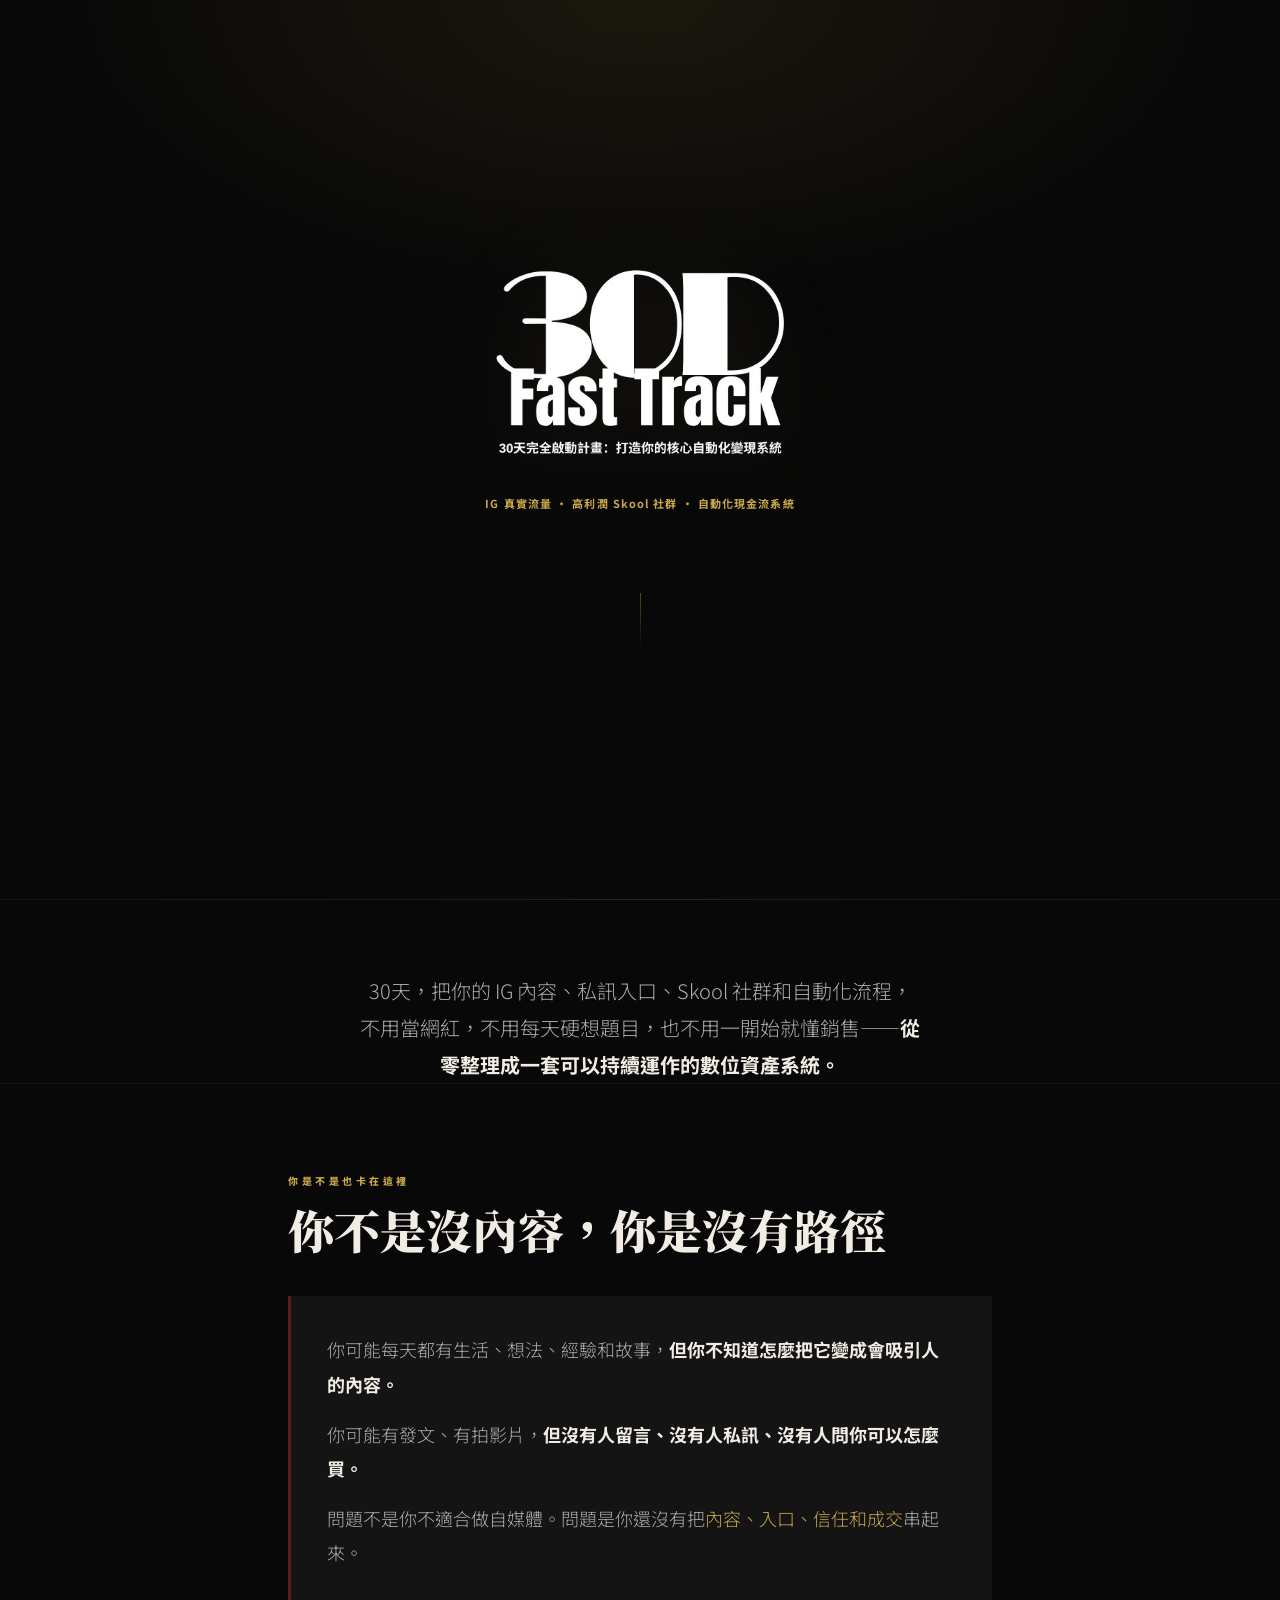
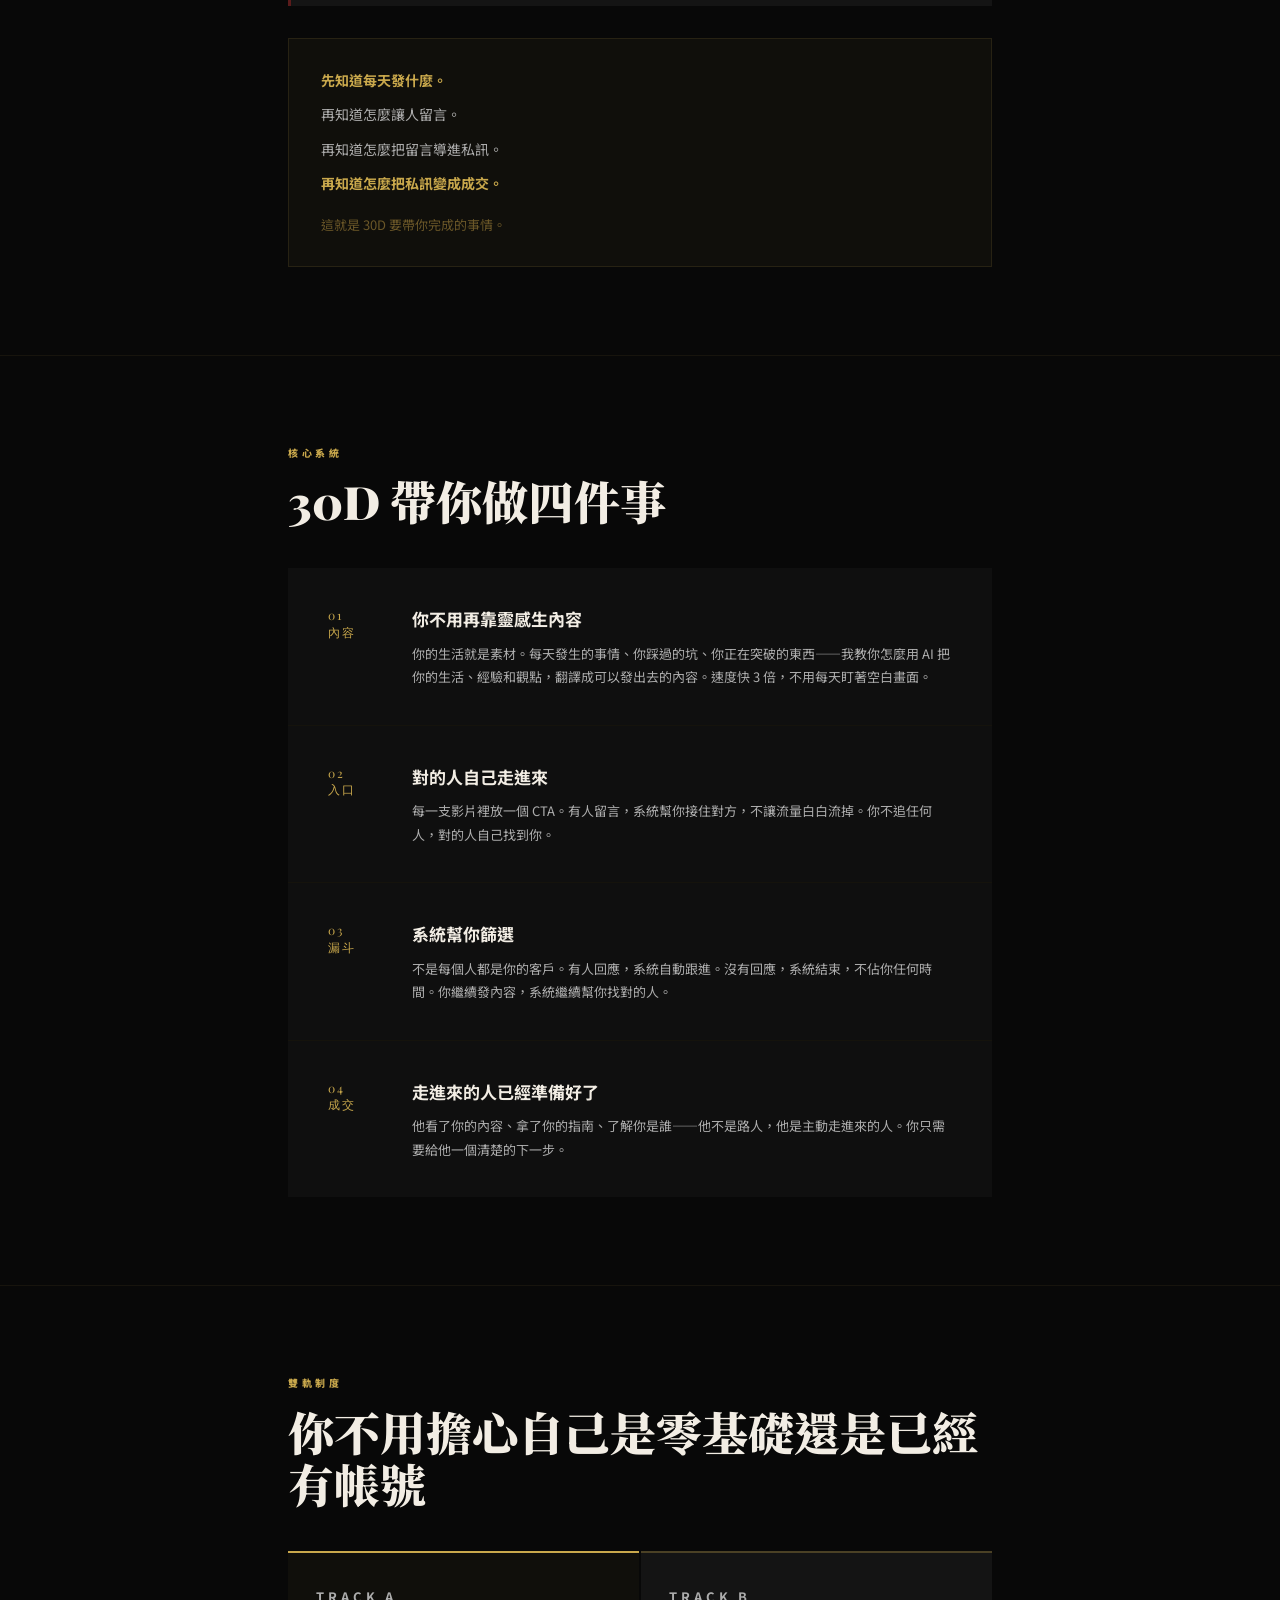
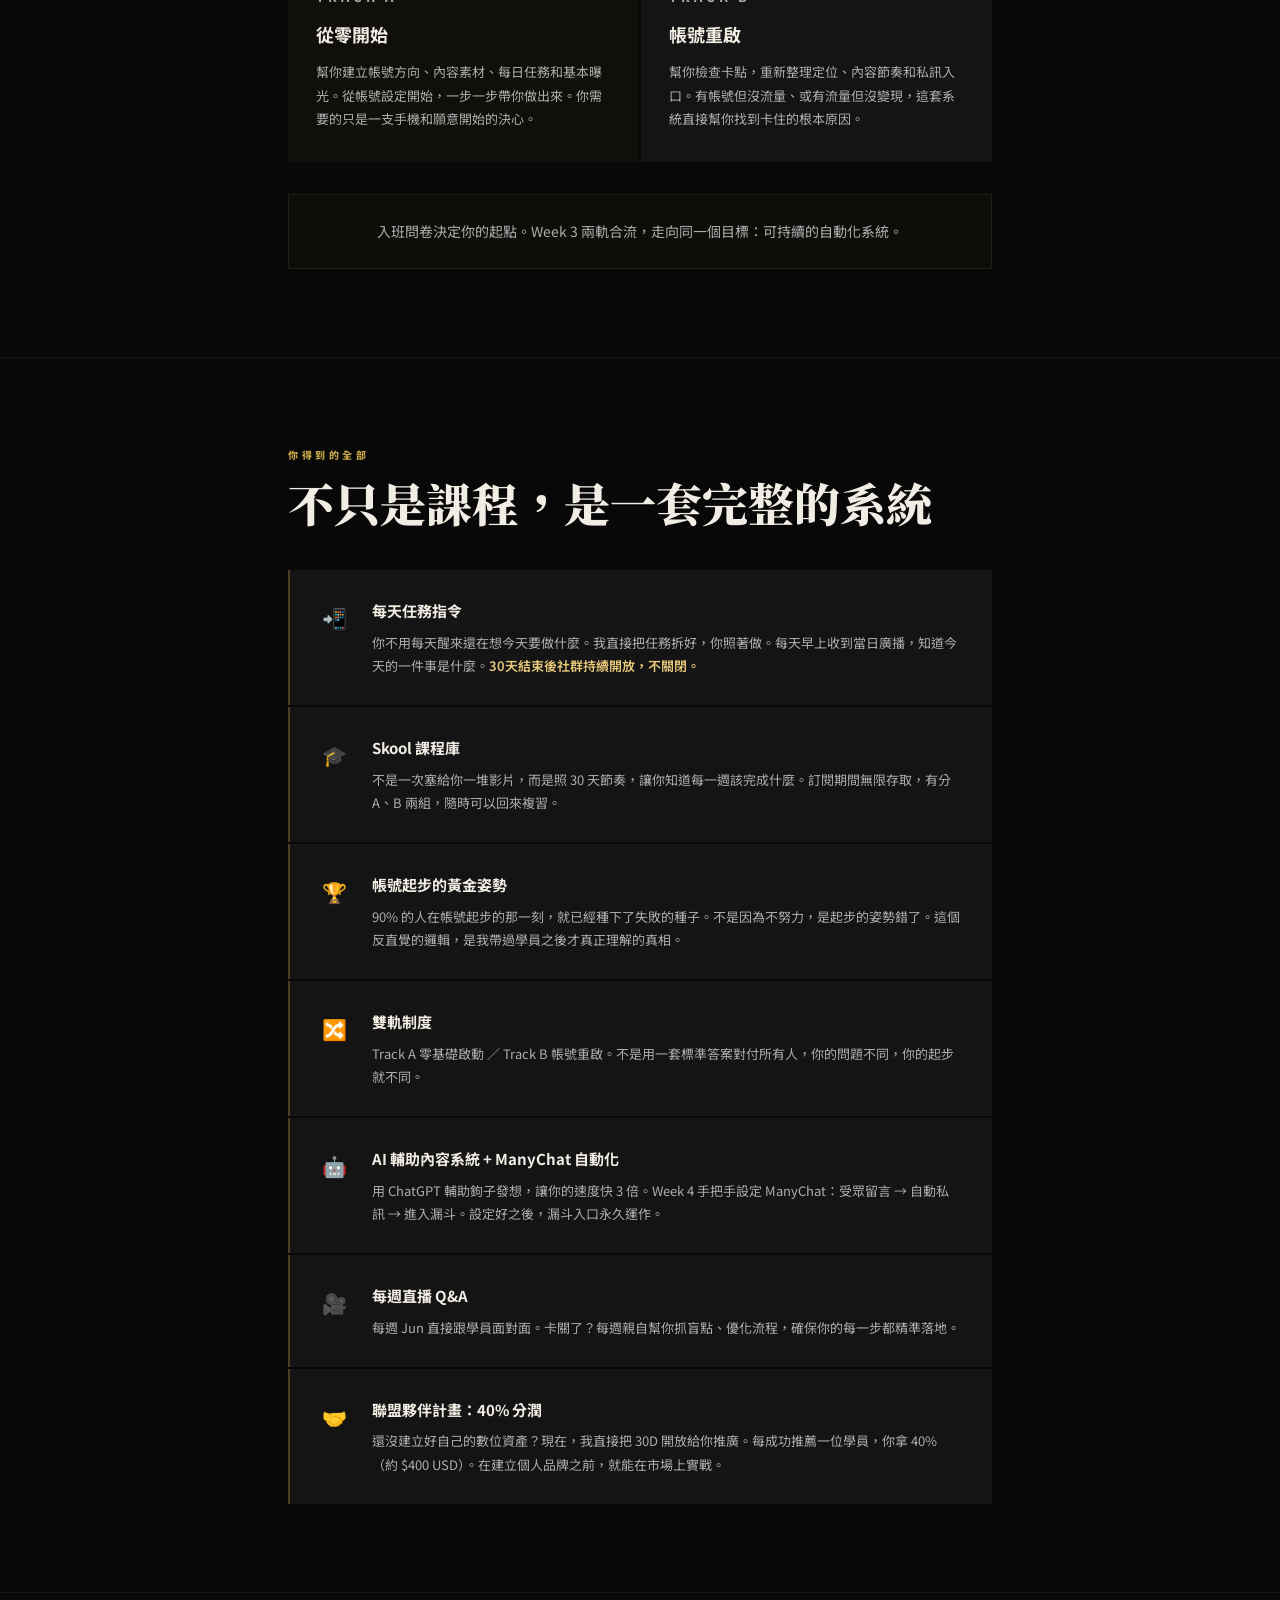
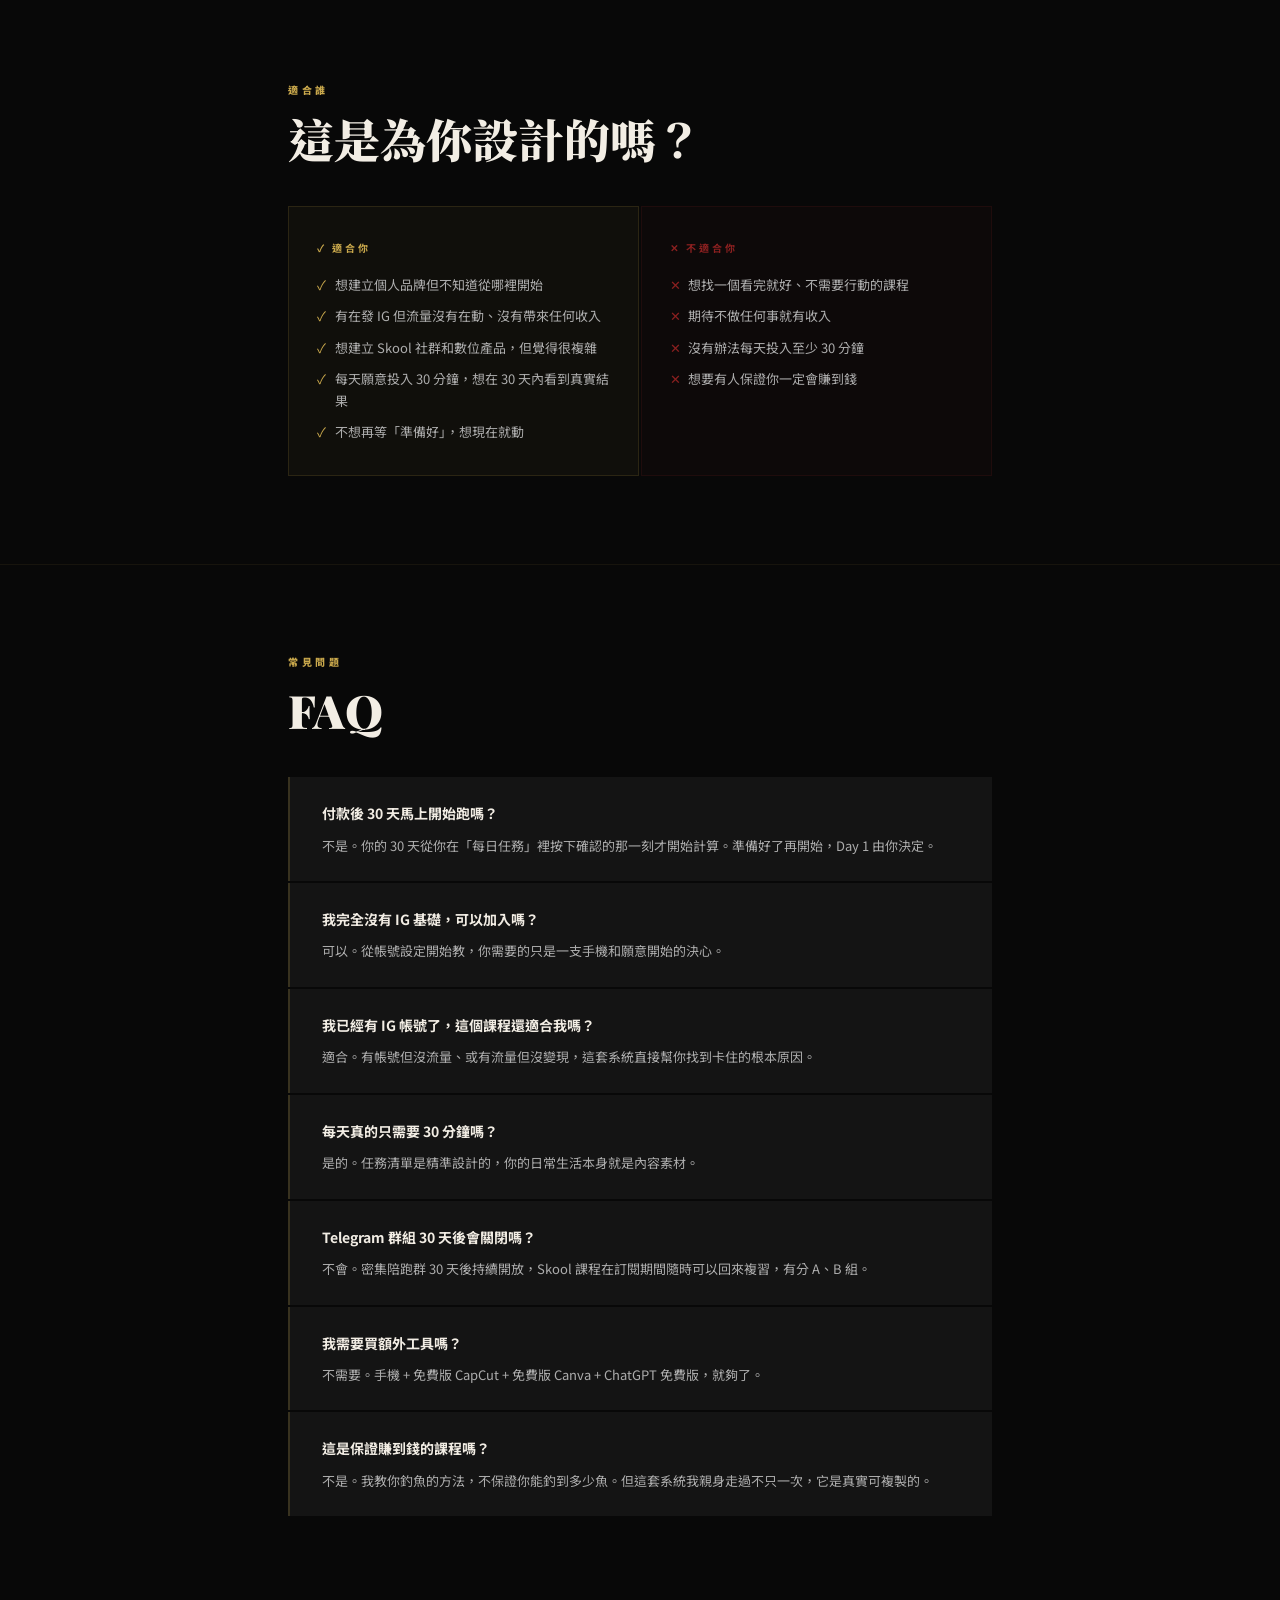
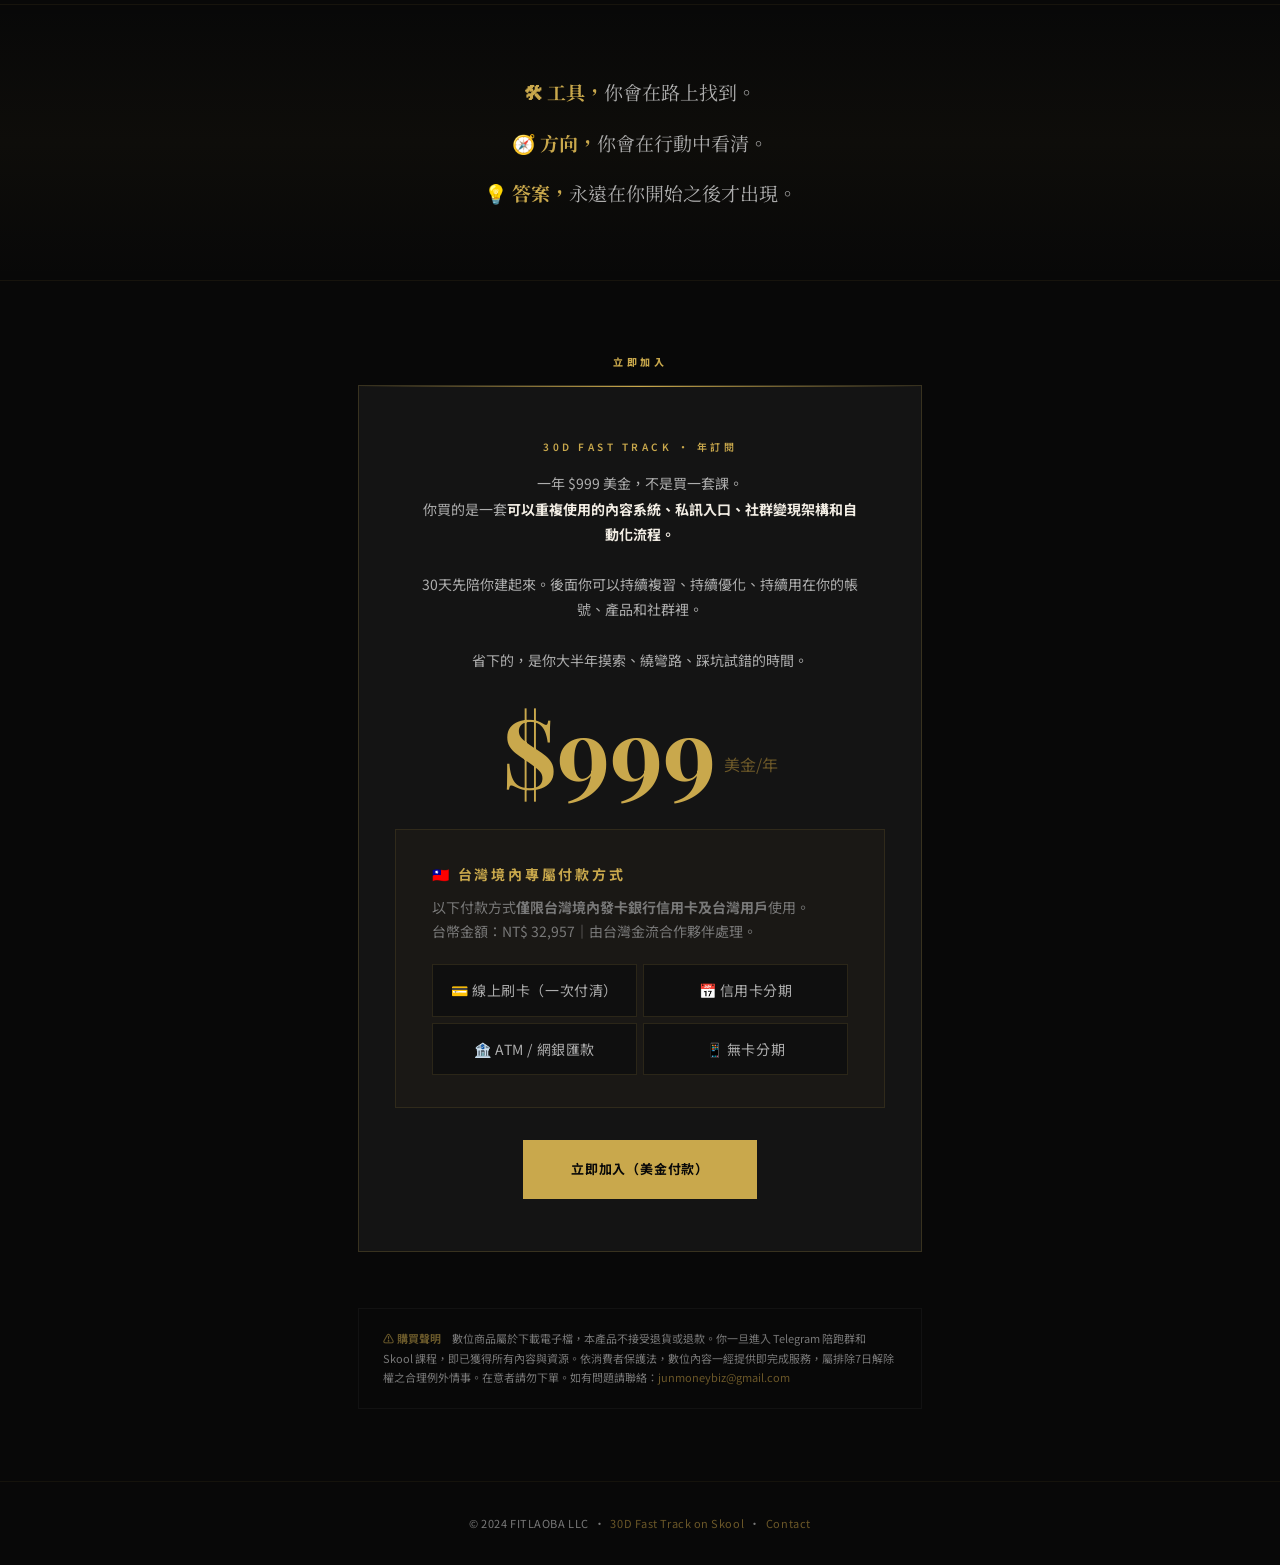
==== Index.html @ 699b7bd7 "Rename 30d-fast-track.html to Index.html" ====
<!DOCTYPE html>
<html lang="zh-Hant">
<head>
<meta charset="UTF-8">
<meta name="viewport" content="width=device-width, initial-scale=1.0">
<title>30D Fast Track｜30天完全啟動計畫</title>
<link href="https://fonts.googleapis.com/css2?family=Playfair+Display:ital,wght@0,700;0,900;1,700&family=Noto+Serif+TC:wght@400;700&family=Noto+Sans+TC:wght@300;400;500;700&display=swap" rel="stylesheet">
<style>
  :root {
    --black: #080808;
    --dark: #0f0f0f;
    --card: #141414;
    --gold: #C9A84C;
    --gold-light: #E8C97A;
    --gold-dim: #6B5728;
    --white: #F2EDE4;
    --gray: #787878;
    --gray-light: #ADADAD;
    --red: #8B2020;
  }

  * { margin: 0; padding: 0; box-sizing: border-box; }
  html { scroll-behavior: smooth; }
  body {
    background: var(--black);
    color: var(--white);
    font-family: 'Noto Sans TC', sans-serif;
    font-size: 16px;
    line-height: 1.75;
    overflow-x: hidden;
  }

  .hero {
    min-height: 100vh;
    display: flex;
    flex-direction: column;
    justify-content: center;
    align-items: center;
    text-align: center;
    padding: 100px 24px 80px;
    background: radial-gradient(ellipse 70% 50% at 50% 0%, rgba(201,168,76,0.10) 0%, transparent 65%), var(--black);
    border-bottom: 1px solid rgba(201,168,76,0.08);
  }

  .hero-logo {
    width: min(288px, 58vw);
    margin-bottom: 40px;
    filter: drop-shadow(0 0 40px rgba(201,168,76,0.08));
  }

  .hero-tagline {
    font-size: 11px;
    color: var(--gold);
    letter-spacing: 0.1em;
    margin-bottom: 40px;
    font-weight: 700;
    white-space: nowrap;
  }

  .hero-desc {
    font-size: clamp(15px, 2.5vw, 19px);
    color: var(--gray-light);
    max-width: 540px;
    margin: 0 auto 32px;
    font-weight: 300;
    line-height: 1.85;
  }

  .hero-desc strong { color: var(--white); font-weight: 700; }

  .btn-primary {
    display: inline-block;
    background: var(--gold);
    color: var(--black);
    font-weight: 700;
    font-size: 13px;
    letter-spacing: 0.06em;
    padding: 18px 48px;
    text-decoration: none;
    transition: all 0.2s;
    white-space: nowrap;
  }

  .btn-primary:hover { background: var(--gold-light); transform: translateY(-1px); }

  .btn-soft {
    display: inline-block;
    background: transparent;
    border: 1px solid rgba(201,168,76,0.3);
    color: var(--gold-dim);
    font-size: 12px;
    letter-spacing: 0.08em;
    padding: 14px 36px;
    text-decoration: none;
    transition: all 0.2s;
    margin-top: 12px;
  }

  .btn-soft:hover { border-color: var(--gold); color: var(--gold); }

  .scroll-cue {
    width: 1px;
    height: 56px;
    background: linear-gradient(180deg, rgba(201,168,76,0.4), transparent);
    margin: 40px auto 0;
  }

  .rule { border: none; border-top: 1px solid rgba(201,168,76,0.08); }

  .section {
    max-width: 760px;
    margin: 0 auto;
    padding: 88px 28px;
  }

  .eyebrow {
    font-size: 10px;
    font-weight: 800;
    letter-spacing: 0.35em;
    text-transform: uppercase;
    color: var(--gold);
    margin-bottom: 14px;
  }

  .section h2 {
    font-family: 'Playfair Display', 'Noto Serif TC', serif;
    font-size: clamp(26px, 5vw, 46px);
    font-weight: 900;
    line-height: 1.15;
    color: var(--white);
    margin-bottom: 40px;
  }

  /* PAIN */
  .pain-block {
    background: var(--card);
    border-left: 3px solid rgba(139,32,32,0.6);
    padding: 36px 36px;
    margin-bottom: 32px;
  }

  .pain-block p {
    font-size: clamp(15px, 2.5vw, 18px);
    color: var(--gray-light);
    line-height: 1.9;
    margin-bottom: 16px;
    font-weight: 300;
  }

  .pain-block p:last-child { margin-bottom: 0; }
  .pain-block p strong { color: var(--white); font-weight: 700; }
  .pain-block p em { font-style: normal; color: var(--gold); }

  .pain-path {
    background: rgba(201,168,76,0.04);
    border: 1px solid rgba(201,168,76,0.12);
    padding: 28px 32px;
    margin-top: 28px;
  }

  .pain-path p {
    font-size: 14px;
    color: var(--gray-light);
    line-height: 1.9;
    margin-bottom: 8px;
  }

  .pain-path p:last-child { margin-bottom: 0; }
  .pain-path p strong { color: var(--gold); font-weight: 700; }

  /* STEPS */
  .steps { display: grid; gap: 1px; background: rgba(201,168,76,0.07); }

  .step {
    background: var(--dark);
    padding: 36px 40px;
    display: grid;
    grid-template-columns: 64px 1fr;
    gap: 20px;
    align-items: start;
  }

  @media (max-width: 560px) { .step { grid-template-columns: 1fr; padding: 28px 24px; } }

  .step-num {
    font-family: 'Playfair Display', serif;
    font-size: 12px;
    letter-spacing: 0.15em;
    color: var(--gold);
    padding-top: 3px;
    line-height: 1.4;
  }

  .step h3 { font-size: 17px; font-weight: 700; color: var(--white); margin-bottom: 8px; }
  .step p { font-size: 13px; color: var(--gray-light); line-height: 1.8; }

  /* TRACKS */
  .tracks {
    display: grid;
    grid-template-columns: 1fr 1fr;
    gap: 2px;
    margin-top: 36px;
  }

  @media (max-width: 560px) { .tracks { grid-template-columns: 1fr; } }

  .track-card {
    background: var(--card);
    border-top: 2px solid rgba(201,168,76,0.3);
    padding: 32px 28px;
  }

  .track-card.featured { border-top-color: var(--gold); background: rgba(201,168,76,0.04); }

  .track-label {
    font-size: 10px;
    letter-spacing: 0.3em;
    text-transform: uppercase;
    color: var(--gold);
    margin-bottom: 10px;
    font-weight: 700;
  }

  .track-card h3 { font-size: 18px; font-weight: 700; color: var(--white); margin-bottom: 10px; }
  .track-card p { font-size: 13px; color: var(--gray-light); line-height: 1.8; }

  .track-cta {
    text-align: center;
    margin-top: 32px;
    padding: 24px;
    background: rgba(201,168,76,0.03);
    border: 1px solid rgba(201,168,76,0.1);
    font-size: 14px;
    color: var(--gray-light);
  }

  /* INCLUDES */
  .includes { display: grid; gap: 2px; margin-top: 40px; }

  .inc-item {
    background: var(--card);
    border-left: 2px solid rgba(201,168,76,0.3);
    padding: 28px 32px;
    display: grid;
    grid-template-columns: 32px 1fr;
    gap: 18px;
    align-items: start;
  }

  @media (max-width: 480px) { .inc-item { grid-template-columns: 1fr; } }

  .inc-icon { font-size: 20px; padding-top: 2px; }
  .inc-item h4 { font-size: 15px; font-weight: 700; color: var(--white); margin-bottom: 6px; }
  .inc-item p { font-size: 13px; color: var(--gray-light); line-height: 1.8; }
  .inc-item p strong { color: var(--gold-light); font-weight: 600; }

  /* FIT */
  .fit-grid {
    display: grid;
    grid-template-columns: 1fr 1fr;
    gap: 2px;
    margin-top: 40px;
  }

  @media (max-width: 560px) { .fit-grid { grid-template-columns: 1fr; } }

  .fit-card { padding: 32px 28px; }
  .fit-card.yes { background: rgba(201,168,76,0.04); border: 1px solid rgba(201,168,76,0.14); }
  .fit-card.no { background: rgba(139,32,32,0.04); border: 1px solid rgba(139,32,32,0.14); }

  .fit-card h4 {
    font-size: 10px;
    letter-spacing: 0.3em;
    text-transform: uppercase;
    font-weight: 700;
    margin-bottom: 18px;
  }

  .fit-card.yes h4 { color: var(--gold); }
  .fit-card.no h4 { color: var(--red); }

  .fit-card ul { list-style: none; display: flex; flex-direction: column; gap: 10px; }

  .fit-card ul li {
    font-size: 13px;
    color: var(--gray-light);
    padding-left: 18px;
    position: relative;
    line-height: 1.65;
  }

  .fit-card ul li::before { position: absolute; left: 0; }
  .fit-card.yes ul li::before { content: '✓'; color: var(--gold); }
  .fit-card.no ul li::before { content: '✕'; color: var(--red); }

  /* INQUIRY BOX */
  .inquiry-box {
    background: var(--card);
    border: 1px solid rgba(201,168,76,0.15);
    padding: 40px 36px;
    text-align: center;
    margin-top: 40px;
    position: relative;
    overflow: hidden;
  }

  .inquiry-box::before {
    content: '';
    position: absolute;
    top: 0; left: 0; right: 0;
    height: 1px;
    background: linear-gradient(90deg, transparent, var(--gold), transparent);
  }

  .inquiry-box h3 {
    font-family: 'Playfair Display', serif;
    font-size: clamp(18px, 3vw, 24px);
    font-weight: 700;
    color: var(--white);
    margin-bottom: 12px;
  }

  .inquiry-box p {
    font-size: 14px;
    color: var(--gray-light);
    line-height: 1.8;
    margin-bottom: 8px;
  }

  .inquiry-list {
    list-style: none;
    margin: 20px auto;
    max-width: 400px;
    text-align: left;
    display: flex;
    flex-direction: column;
    gap: 10px;
  }

  .inquiry-list li {
    font-size: 13px;
    color: var(--gray-light);
    padding-left: 20px;
    position: relative;
    line-height: 1.6;
  }

  .inquiry-list li::before {
    content: counter(item);
    counter-increment: item;
    position: absolute;
    left: 0;
    color: var(--gold);
    font-weight: 700;
    font-size: 12px;
  }

  /* FAQ */
  .faq-list { display: flex; flex-direction: column; gap: 2px; margin-top: 40px; }

  .faq-item {
    background: var(--card);
    border-left: 2px solid rgba(201,168,76,0.2);
    padding: 24px 32px;
  }

  .faq-item h4 { font-size: 14px; font-weight: 700; color: var(--white); margin-bottom: 8px; }
  .faq-item p { font-size: 13px; color: var(--gray-light); line-height: 1.8; }

  /* MANTRAS */
  .mantras {
    text-align: center;
    padding: 72px 28px;
    background: linear-gradient(180deg, transparent, rgba(201,168,76,0.03), transparent);
  }

  .mantra-list { display: flex; flex-direction: column; gap: 20px; max-width: 440px; margin: 0 auto; }

  .mantra-list p {
    font-family: 'Playfair Display', 'Noto Serif TC', serif;
    font-size: clamp(15px, 2.5vw, 19px);
    color: var(--gray-light);
    font-weight: 400;
    line-height: 1.6;
  }

  .mantra-list p span { color: var(--gold); font-weight: 700; }

  /* PRICING */
  .pricing {
    max-width: 620px;
    margin: 0 auto;
    padding: 72px 28px 0;
  }

  .price-box {
    background: var(--card);
    border: 1px solid rgba(201,168,76,0.2);
    padding: 52px 36px;
    text-align: center;
    position: relative;
    overflow: hidden;
    margin-bottom: 28px;
  }

  .price-box::before {
    content: '';
    position: absolute;
    top: 0; left: 0; right: 0;
    height: 1px;
    background: linear-gradient(90deg, transparent, var(--gold), transparent);
  }

  .price-eyebrow {
    font-size: 10px;
    letter-spacing: 0.35em;
    text-transform: uppercase;
    color: var(--gold);
    margin-bottom: 16px;
    font-weight: 600;
  }

  .price-translate {
    font-size: 14px;
    color: var(--gray-light);
    line-height: 1.8;
    max-width: 440px;
    margin: 0 auto 28px;
  }

  .price-translate strong { color: var(--white); font-weight: 700; }

  .price-amount {
    font-family: 'Playfair Display', serif;
    font-size: clamp(56px, 10vw, 96px);
    font-weight: 700;
    color: var(--gold);
    line-height: 1;
    margin-bottom: 4px;
  }

  .price-period-inline {
    font-size: 16px;
    font-weight: 400;
    color: var(--gold-dim);
    font-family: 'Noto Sans TC', sans-serif;
    margin-left: 8px;
    vertical-align: middle;
  }

  .price-period {
    font-size: 13px;
    color: var(--gray);
    letter-spacing: 0.12em;
    margin-bottom: 20px;
  }

  .price-alert {
    display: inline-block;
    font-size: 12px;
    color: rgba(201,168,76,0.7);
    border: 1px solid rgba(201,168,76,0.2);
    background: rgba(201,168,76,0.04);
    padding: 10px 20px;
    margin-top: 24px;
    margin-bottom: 28px;
    letter-spacing: 0.05em;
    cursor: pointer;
    text-decoration: none;
  }

  /* TW PAYMENT */
  .tw-block {
    background: rgba(201,168,76,0.03);
    border: 1px solid rgba(201,168,76,0.12);
    padding: 32px 36px;
  }

  .tw-block h3 {
    font-size: 14px;
    letter-spacing: 0.2em;
    text-transform: uppercase;
    color: var(--gold);
    margin-bottom: 10px;
    font-weight: 700;
  }

  .tw-note {
    font-size: 14px;
    color: var(--gray);
    margin-bottom: 20px;
    line-height: 1.7;
  }

  .tw-btns {
    display: grid;
    grid-template-columns: 1fr 1fr;
    gap: 6px;
  }

  @media (max-width: 480px) { .tw-btns { grid-template-columns: 1fr; } }

  .tw-btn {
    display: block;
    text-align: center;
    background: var(--dark);
    border: 1px solid rgba(201,168,76,0.15);
    color: var(--gray-light);
    text-decoration: none;
    font-size: 14px;
    letter-spacing: 0.04em;
    padding: 13px 12px;
    transition: all 0.2s;
  }

  .tw-btn:hover { border-color: rgba(201,168,76,0.4); color: var(--gold); }

  /* LEGAL */
  .legal {
    max-width: 620px;
    margin: 0 auto;
    padding: 28px 28px 72px;
  }

  .legal-box {
    padding: 20px 24px;
    border: 1px solid rgba(255,255,255,0.04);
  }

  .legal-box p {
    font-size: 11px;
    color: var(--gray);
    line-height: 1.8;
  }

  .legal-box p strong { color: rgba(201,168,76,0.5); }
  .legal-box a { color: var(--gold-dim); text-decoration: none; }

  footer {
    border-top: 1px solid rgba(201,168,76,0.07);
    padding: 32px 28px;
    text-align: center;
  }

  footer p { font-size: 11px; color: var(--gray); letter-spacing: 0.05em; }
  footer a { color: var(--gold-dim); text-decoration: none; }
</style>
</head>
<body>

<!-- HERO -->
<section class="hero">
  <img src="[data-uri]" alt="30D Fast Track" class="hero-logo">
  <p class="hero-tagline">IG 真實流量 · 高利潤 Skool 社群 · 自動化現金流系統</p>
  <div class="scroll-cue"></div>
</section>

<!-- INTRO -->
<section class="section" style="padding-bottom: 0; padding-top: 72px;">
  <p style="text-align:center; max-width:560px; margin: 0 auto; font-size: clamp(16px, 2.5vw, 20px); color: var(--gray-light); font-weight: 300; line-height: 1.85;">
    30天，把你的 IG 內容、私訊入口、Skool 社群和自動化流程，不用當網紅，不用每天硬想題目，也不用一開始就懂銷售——<strong style="color: var(--white);">從零整理成一套可以持續運作的數位資產系統。</strong>
  </p>
</section>

<hr class="rule">

<!-- PAIN -->
<section class="section">
  <p class="eyebrow">你是不是也卡在這裡</p>
  <h2>你不是沒內容，你是沒有路徑</h2>
  <div class="pain-block">
    <p>你可能每天都有生活、想法、經驗和故事，<strong>但你不知道怎麼把它變成會吸引人的內容。</strong></p>
    <p>你可能有發文、有拍影片，<strong>但沒有人留言、沒有人私訊、沒有人問你可以怎麼買。</strong></p>
    <p>問題不是你不適合做自媒體。問題是你還沒有把<em>內容、入口、信任和成交</em>串起來。</p>
  </div>
  <div class="pain-path">
    <p><strong>先知道每天發什麼。</strong></p>
    <p>再知道怎麼讓人留言。</p>
    <p>再知道怎麼把留言導進私訊。</p>
    <p><strong>再知道怎麼把私訊變成成交。</strong></p>
    <p style="margin-top: 16px; color: var(--gold-dim); font-size: 13px;">這就是 30D 要帶你完成的事情。</p>
  </div>
</section>

<hr class="rule">

<!-- 4 STEPS -->
<section class="section">
  <p class="eyebrow">核心系統</p>
  <h2>30D 帶你做四件事</h2>
  <div class="steps">
    <div class="step">
      <div class="step-num">01<br>內容</div>
      <div>
        <h3>你不用再靠靈感生內容</h3>
        <p>你的生活就是素材。每天發生的事情、你踩過的坑、你正在突破的東西——我教你怎麼用 AI 把你的生活、經驗和觀點，翻譯成可以發出去的內容。速度快 3 倍，不用每天盯著空白畫面。</p>
      </div>
    </div>
    <div class="step">
      <div class="step-num">02<br>入口</div>
      <div>
        <h3>對的人自己走進來</h3>
        <p>每一支影片裡放一個 CTA。有人留言，系統幫你接住對方，不讓流量白白流掉。你不追任何人，對的人自己找到你。</p>
      </div>
    </div>
    <div class="step">
      <div class="step-num">03<br>漏斗</div>
      <div>
        <h3>系統幫你篩選</h3>
        <p>不是每個人都是你的客戶。有人回應，系統自動跟進。沒有回應，系統結束，不佔你任何時間。你繼續發內容，系統繼續幫你找對的人。</p>
      </div>
    </div>
    <div class="step">
      <div class="step-num">04<br>成交</div>
      <div>
        <h3>走進來的人已經準備好了</h3>
        <p>他看了你的內容、拿了你的指南、了解你是誰——他不是路人，他是主動走進來的人。你只需要給他一個清楚的下一步。</p>
      </div>
    </div>
  </div>
</section>

<hr class="rule">

<!-- TRACKS -->
<section class="section" id="tracks">
  <p class="eyebrow">雙軌制度</p>
  <h2>你不用擔心自己是零基礎還是已經有帳號</h2>
  <div class="tracks">
    <div class="track-card featured">
      <p class="track-label">Track A</p>
      <h3>從零開始</h3>
      <p>幫你建立帳號方向、內容素材、每日任務和基本曝光。從帳號設定開始，一步一步帶你做出來。你需要的只是一支手機和願意開始的決心。</p>
    </div>
    <div class="track-card">
      <p class="track-label">Track B</p>
      <h3>帳號重啟</h3>
      <p>幫你檢查卡點，重新整理定位、內容節奏和私訊入口。有帳號但沒流量、或有流量但沒變現，這套系統直接幫你找到卡住的根本原因。</p>
    </div>
  </div>
  <div class="track-cta">
    入班問卷決定你的起點。Week 3 兩軌合流，走向同一個目標：可持續的自動化系統。
  </div>
</section>

<hr class="rule">

<!-- INCLUDES -->
<section class="section">
  <p class="eyebrow">你得到的全部</p>
  <h2>不只是課程，是一套完整的系統</h2>
  <div class="includes">
    <div class="inc-item">
      <div class="inc-icon">📲</div>
      <div>
        <h4>每天任務指令</h4>
        <p>你不用每天醒來還在想今天要做什麼。我直接把任務拆好，你照著做。每天早上收到當日廣播，知道今天的一件事是什麼。<strong>30天結束後社群持續開放，不關閉。</strong></p>
      </div>
    </div>
    <div class="inc-item">
      <div class="inc-icon">🎓</div>
      <div>
        <h4>Skool 課程庫</h4>
        <p>不是一次塞給你一堆影片，而是照 30 天節奏，讓你知道每一週該完成什麼。訂閱期間無限存取，有分 A、B 兩組，隨時可以回來複習。</p>
      </div>
    </div>
    <div class="inc-item">
      <div class="inc-icon">🏆</div>
      <div>
        <h4>帳號起步的黃金姿勢</h4>
        <p>90% 的人在帳號起步的那一刻，就已經種下了失敗的種子。不是因為不努力，是起步的姿勢錯了。這個反直覺的邏輯，是我帶過學員之後才真正理解的真相。</p>
      </div>
    </div>
    <div class="inc-item">
      <div class="inc-icon">🔀</div>
      <div>
        <h4>雙軌制度</h4>
        <p>Track A 零基礎啟動 ／ Track B 帳號重啟。不是用一套標準答案對付所有人，你的問題不同，你的起步就不同。</p>
      </div>
    </div>
    <div class="inc-item">
      <div class="inc-icon">🤖</div>
      <div>
        <h4>AI 輔助內容系統 + ManyChat 自動化</h4>
        <p>用 ChatGPT 輔助鉤子發想，讓你的速度快 3 倍。Week 4 手把手設定 ManyChat：受眾留言 → 自動私訊 → 進入漏斗。設定好之後，漏斗入口永久運作。</p>
      </div>
    </div>
    <div class="inc-item">
      <div class="inc-icon">🎥</div>
      <div>
        <h4>每週直播 Q&amp;A</h4>
        <p>每週 Jun 直接跟學員面對面。卡關了？每週親自幫你抓盲點、優化流程，確保你的每一步都精準落地。</p>
      </div>
    </div>
    <div class="inc-item">
      <div class="inc-icon">🤝</div>
      <div>
        <h4>聯盟夥伴計畫：40% 分潤</h4>
        <p>還沒建立好自己的數位資產？現在，我直接把 30D 開放給你推廣。每成功推薦一位學員，你拿 40%（約 $400 USD）。在建立個人品牌之前，就能在市場上實戰。</p>
      </div>
    </div>
  </div>
</section>

<hr class="rule">

<!-- FIT -->
<section class="section">
  <p class="eyebrow">適合誰</p>
  <h2>這是為你設計的嗎？</h2>
  <div class="fit-grid">
    <div class="fit-card yes">
      <h4>✓ 適合你</h4>
      <ul>
        <li>想建立個人品牌但不知道從哪裡開始</li>
        <li>有在發 IG 但流量沒有在動、沒有帶來任何收入</li>
        <li>想建立 Skool 社群和數位產品，但覺得很複雜</li>
        <li>每天願意投入 30 分鐘，想在 30 天內看到真實結果</li>
        <li>不想再等「準備好」，想現在就動</li>
      </ul>
    </div>
    <div class="fit-card no">
      <h4>✕ 不適合你</h4>
      <ul>
        <li>想找一個看完就好、不需要行動的課程</li>
        <li>期待不做任何事就有收入</li>
        <li>沒有辦法每天投入至少 30 分鐘</li>
        <li>想要有人保證你一定會賺到錢</li>
      </ul>
    </div>
  </div>
</section>

<hr class="rule">

<!-- FAQ -->
<section class="section">
  <p class="eyebrow">常見問題</p>
  <h2>FAQ</h2>
  <div class="faq-list">
    <div class="faq-item">
      <h4>付款後 30 天馬上開始跑嗎？</h4>
      <p>不是。你的 30 天從你在「每日任務」裡按下確認的那一刻才開始計算。準備好了再開始，Day 1 由你決定。</p>
    </div>
    <div class="faq-item">
      <h4>我完全沒有 IG 基礎，可以加入嗎？</h4>
      <p>可以。從帳號設定開始教，你需要的只是一支手機和願意開始的決心。</p>
    </div>
    <div class="faq-item">
      <h4>我已經有 IG 帳號了，這個課程還適合我嗎？</h4>
      <p>適合。有帳號但沒流量、或有流量但沒變現，這套系統直接幫你找到卡住的根本原因。</p>
    </div>
    <div class="faq-item">
      <h4>每天真的只需要 30 分鐘嗎？</h4>
      <p>是的。任務清單是精準設計的，你的日常生活本身就是內容素材。</p>
    </div>
    <div class="faq-item">
      <h4>Telegram 群組 30 天後會關閉嗎？</h4>
      <p>不會。密集陪跑群 30 天後持續開放，Skool 課程在訂閱期間隨時可以回來複習，有分 A、B 組。</p>
    </div>
    <div class="faq-item">
      <h4>我需要買額外工具嗎？</h4>
      <p>不需要。手機 + 免費版 CapCut + 免費版 Canva + ChatGPT 免費版，就夠了。</p>
    </div>
    <div class="faq-item">
      <h4>這是保證賺到錢的課程嗎？</h4>
      <p>不是。我教你釣魚的方法，不保證你能釣到多少魚。但這套系統我親身走過不只一次，它是真實可複製的。</p>
    </div>
  </div>
</section>

<hr class="rule">

<!-- MANTRAS -->
<section class="mantras">
  <div class="mantra-list">
    <p><span>🛠 工具，</span>你會在路上找到。</p>
    <p><span>🧭 方向，</span>你會在行動中看清。</p>
    <p><span>💡 答案，</span>永遠在你開始之後才出現。</p>
  </div>
</section>

<hr class="rule">

<!-- PRICING -->
<section class="pricing">
  <p class="eyebrow" style="text-align:center;">立即加入</p>

  <div class="price-box">
    <p class="price-eyebrow">30D FAST TRACK · 年訂閱</p>
    <div class="price-translate">
      一年 $999 美金，不是買一套課。<br>
      你買的是一套<strong>可以重複使用的內容系統、私訊入口、社群變現架構和自動化流程。</strong><br><br>
      30天先陪你建起來。後面你可以持續複習、持續優化、持續用在你的帳號、產品和社群裡。<br><br>省下的，是你大半年摸索、繞彎路、踩坑試錯的時間。
    </div>
    <a href="https://www.skool.com/30dft/about" style="text-decoration:none; display:inline-block;">
      <div class="price-amount">$999<span class="price-period-inline">美金/年</span></div>
    </a>

    <div class="tw-block" style="margin-top: 28px; text-align: left;">
    <h3>🇹🇼 台灣境內專屬付款方式</h3>
    <p class="tw-note">以下付款方式<strong>僅限台灣境內發卡銀行信用卡及台灣用戶</strong>使用。<br>台幣金額：NT$ 32,957｜由台灣金流合作夥伴處理。</p>
    <div class="tw-btns">
      <a href="https://p.ecpay.com.tw/7C49766" class="tw-btn" target="_blank">💳 線上刷卡（一次付清）</a>
      <a href="https://p.ecpay.com.tw/C8B2CF6" class="tw-btn" target="_blank">📅 信用卡分期</a>
      <a href="https://p.ecpay.com.tw/C4683CA" class="tw-btn" target="_blank">🏦 ATM / 網銀匯款</a>
      <a href="https://p.ecpay.com.tw/E4E8CD4" class="tw-btn" target="_blank">📱 無卡分期</a>
      </div>
    </div>

    <a href="https://www.skool.com/30dft/about" class="btn-primary" style="margin-top: 32px; display: inline-block;">立即加入（美金付款）</a>
  </div>
</section>

<!-- LEGAL -->
<section class="legal">
  <div class="legal-box">
    <p><strong>⚠ 購買聲明</strong>　數位商品屬於下載電子檔，本產品不接受退貨或退款。你一旦進入 Telegram 陪跑群和 Skool 課程，即已獲得所有內容與資源。依消費者保護法，數位內容一經提供即完成服務，屬排除7日解除權之合理例外情事。在意者請勿下單。如有問題請聯絡：<a href="mailto:junmoneybiz@gmail.com">junmoneybiz@gmail.com</a></p>
  </div>
</section>

<!-- FOOTER -->
<footer>
  <p>© 2024 FITLAOBA LLC &nbsp;·&nbsp; <a href="https://www.skool.com/30dft/about">30D Fast Track on Skool</a> &nbsp;·&nbsp; <a href="mailto:junmoneybiz@gmail.com">Contact</a></p>
</footer>

</body>
</html>
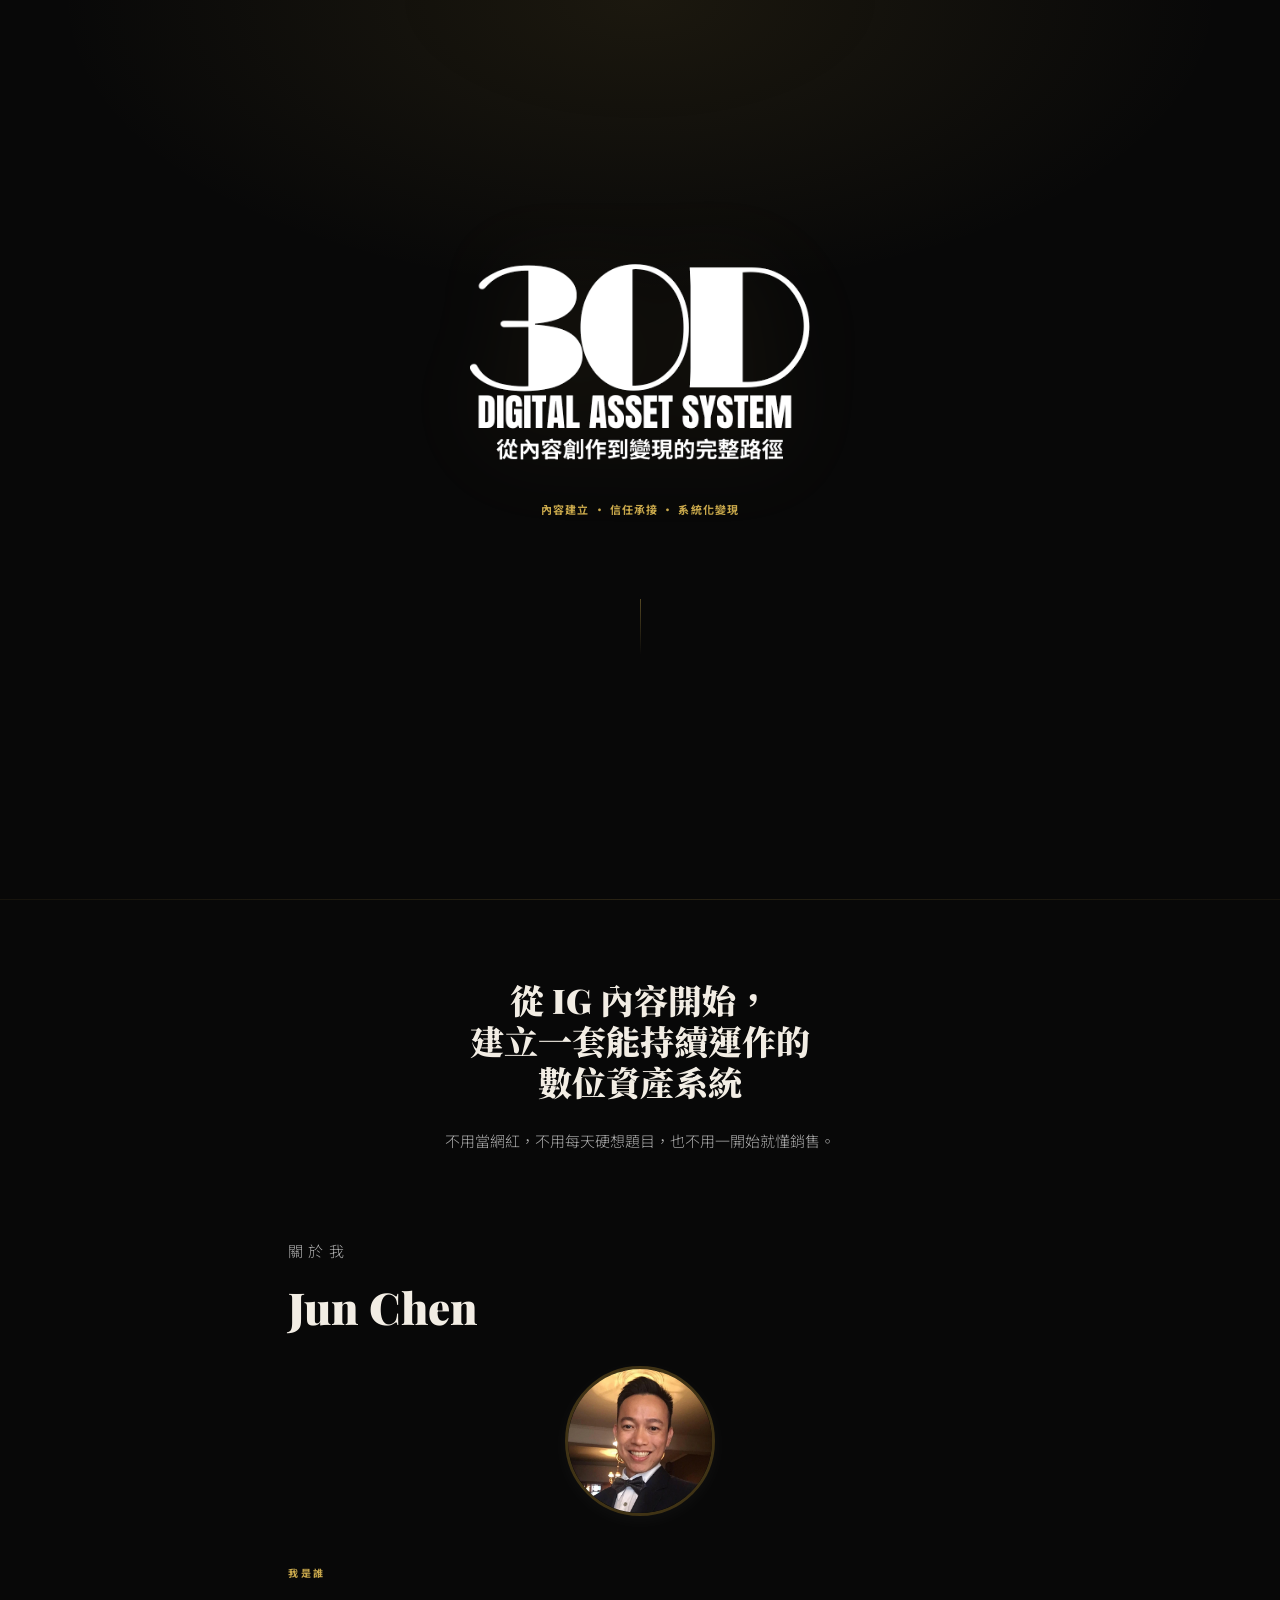
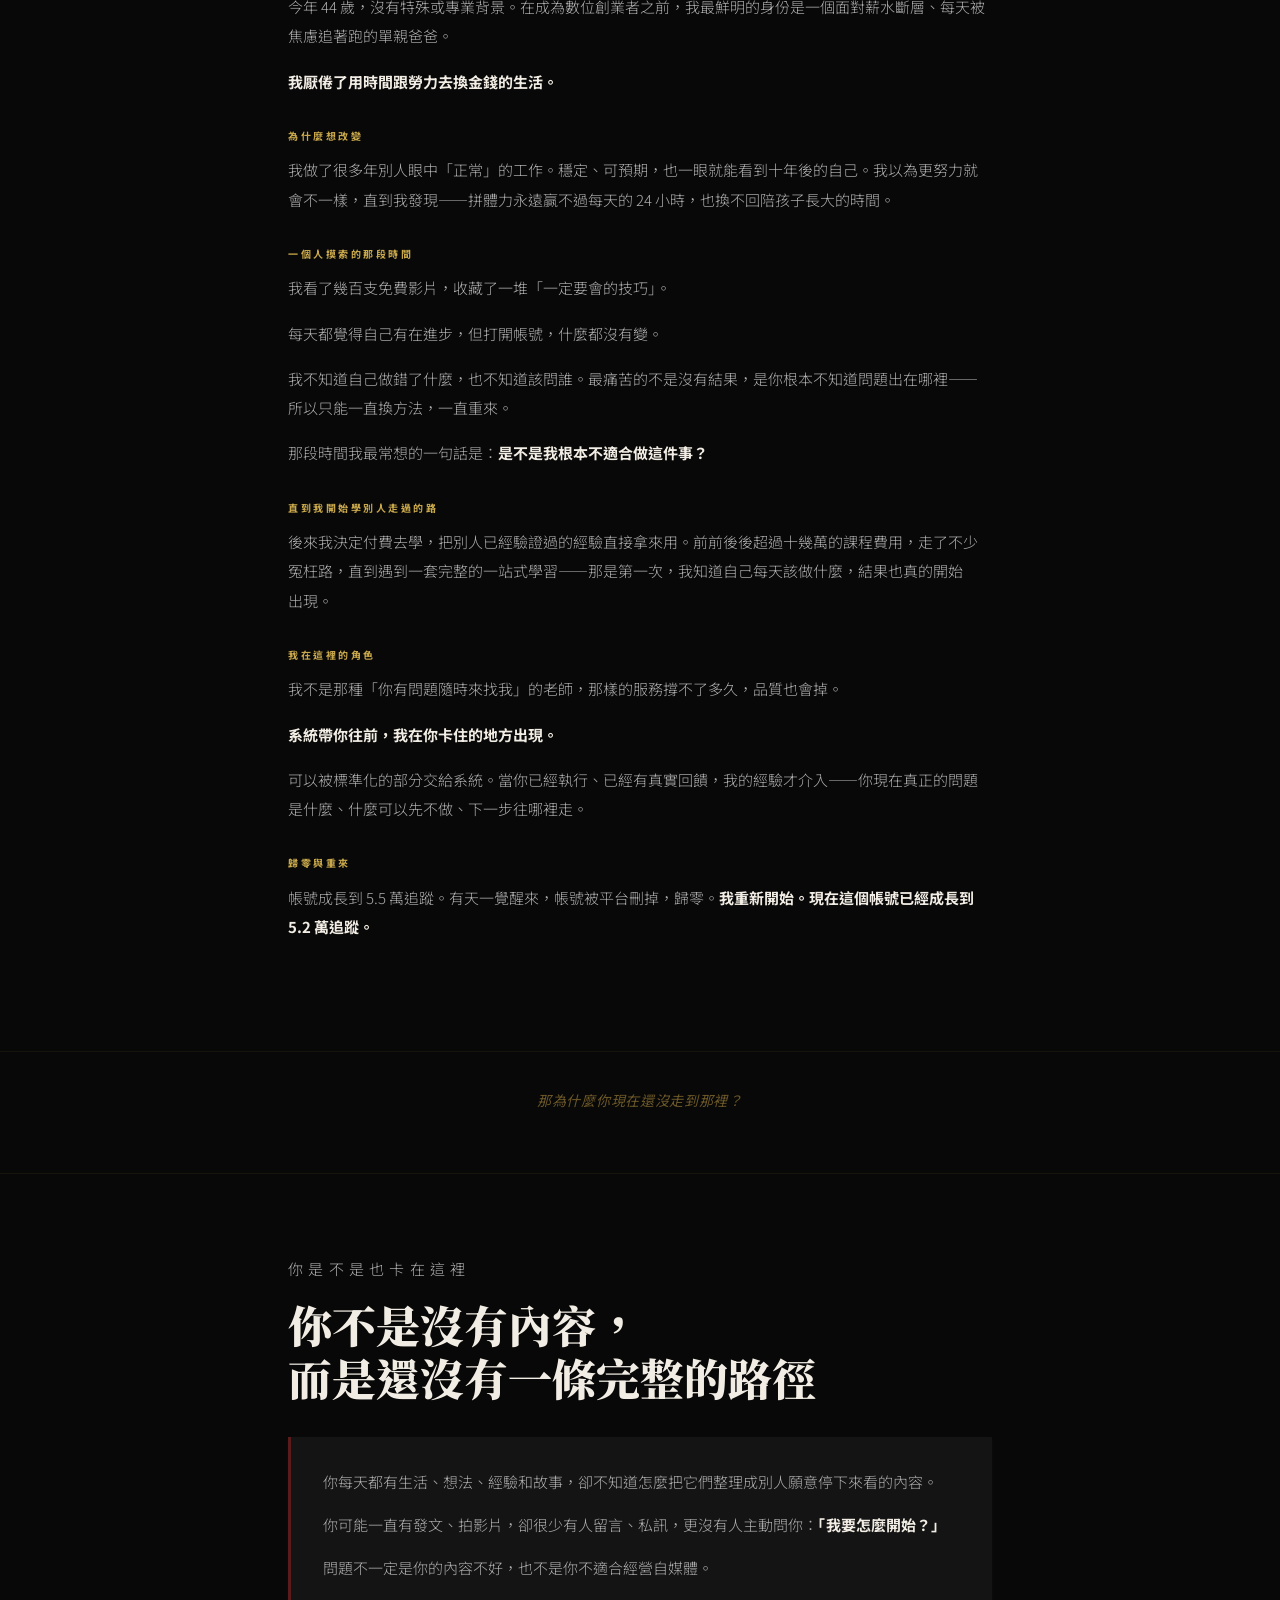
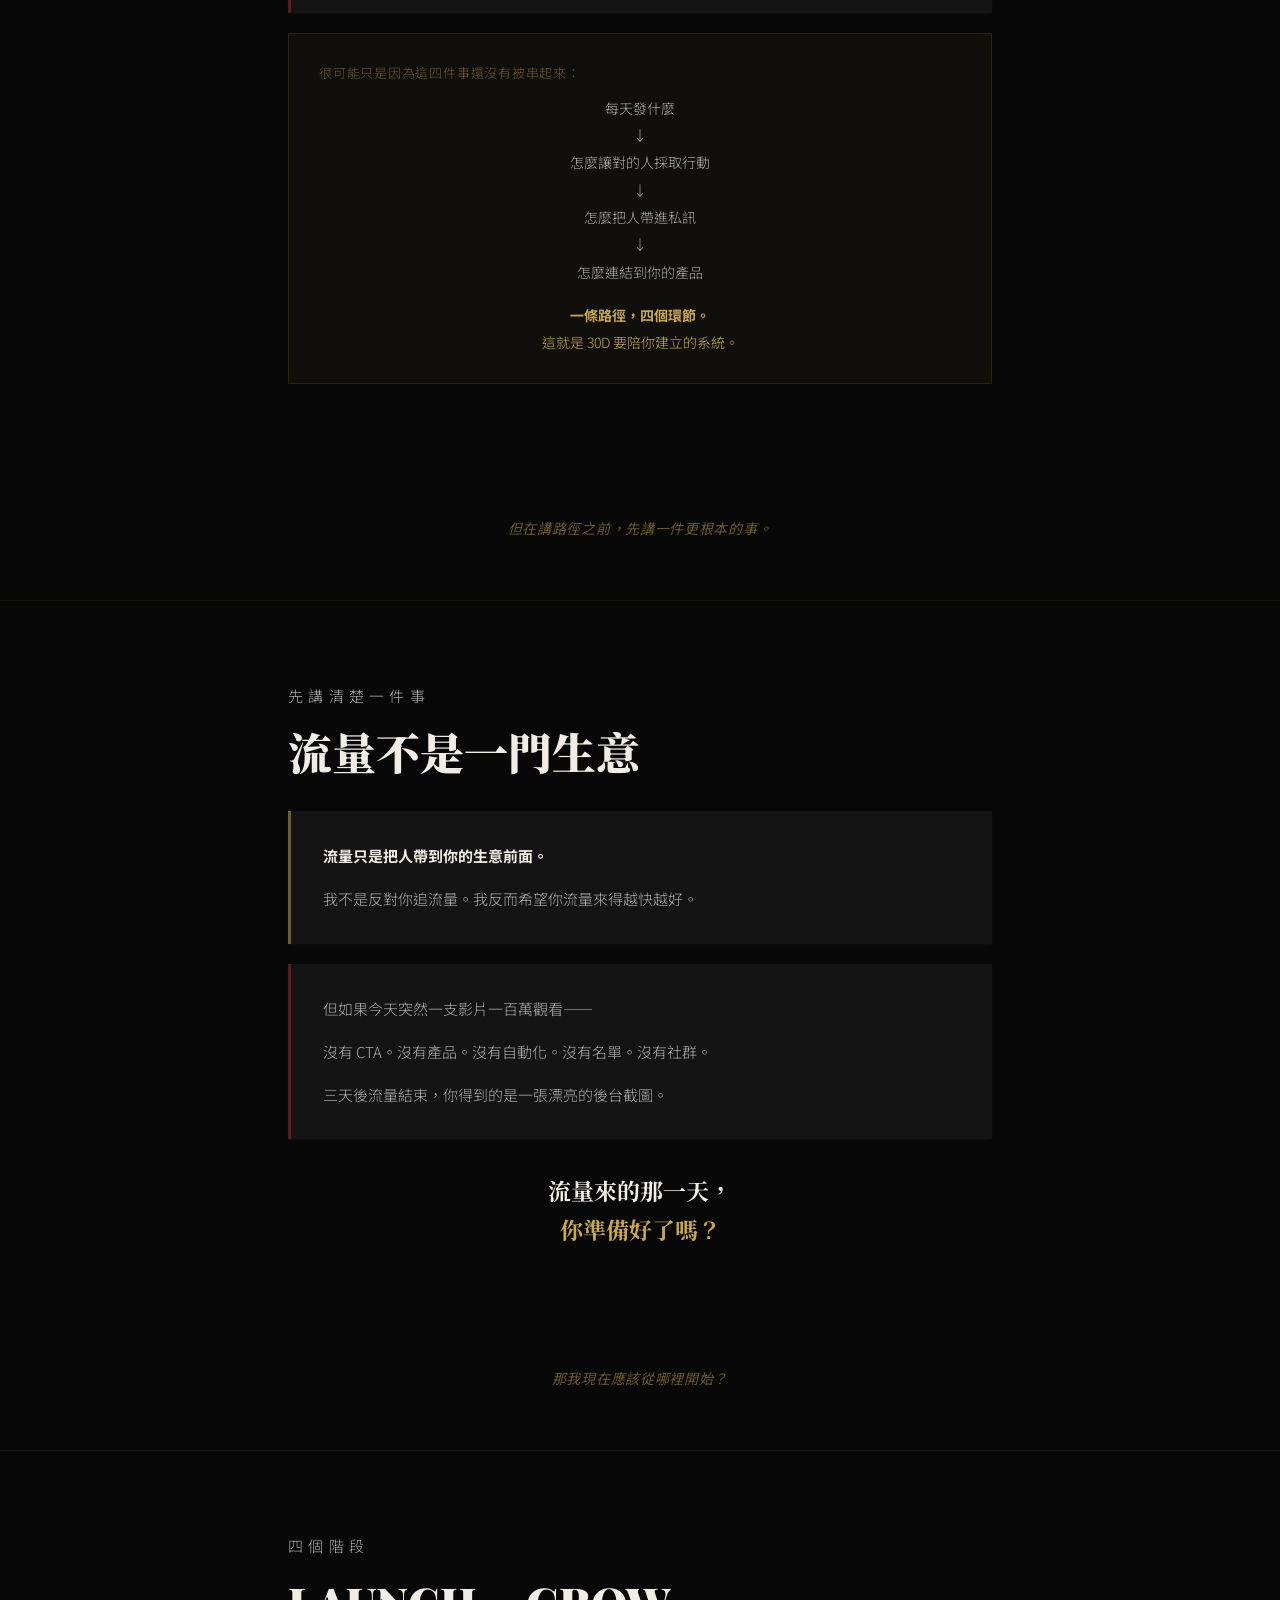
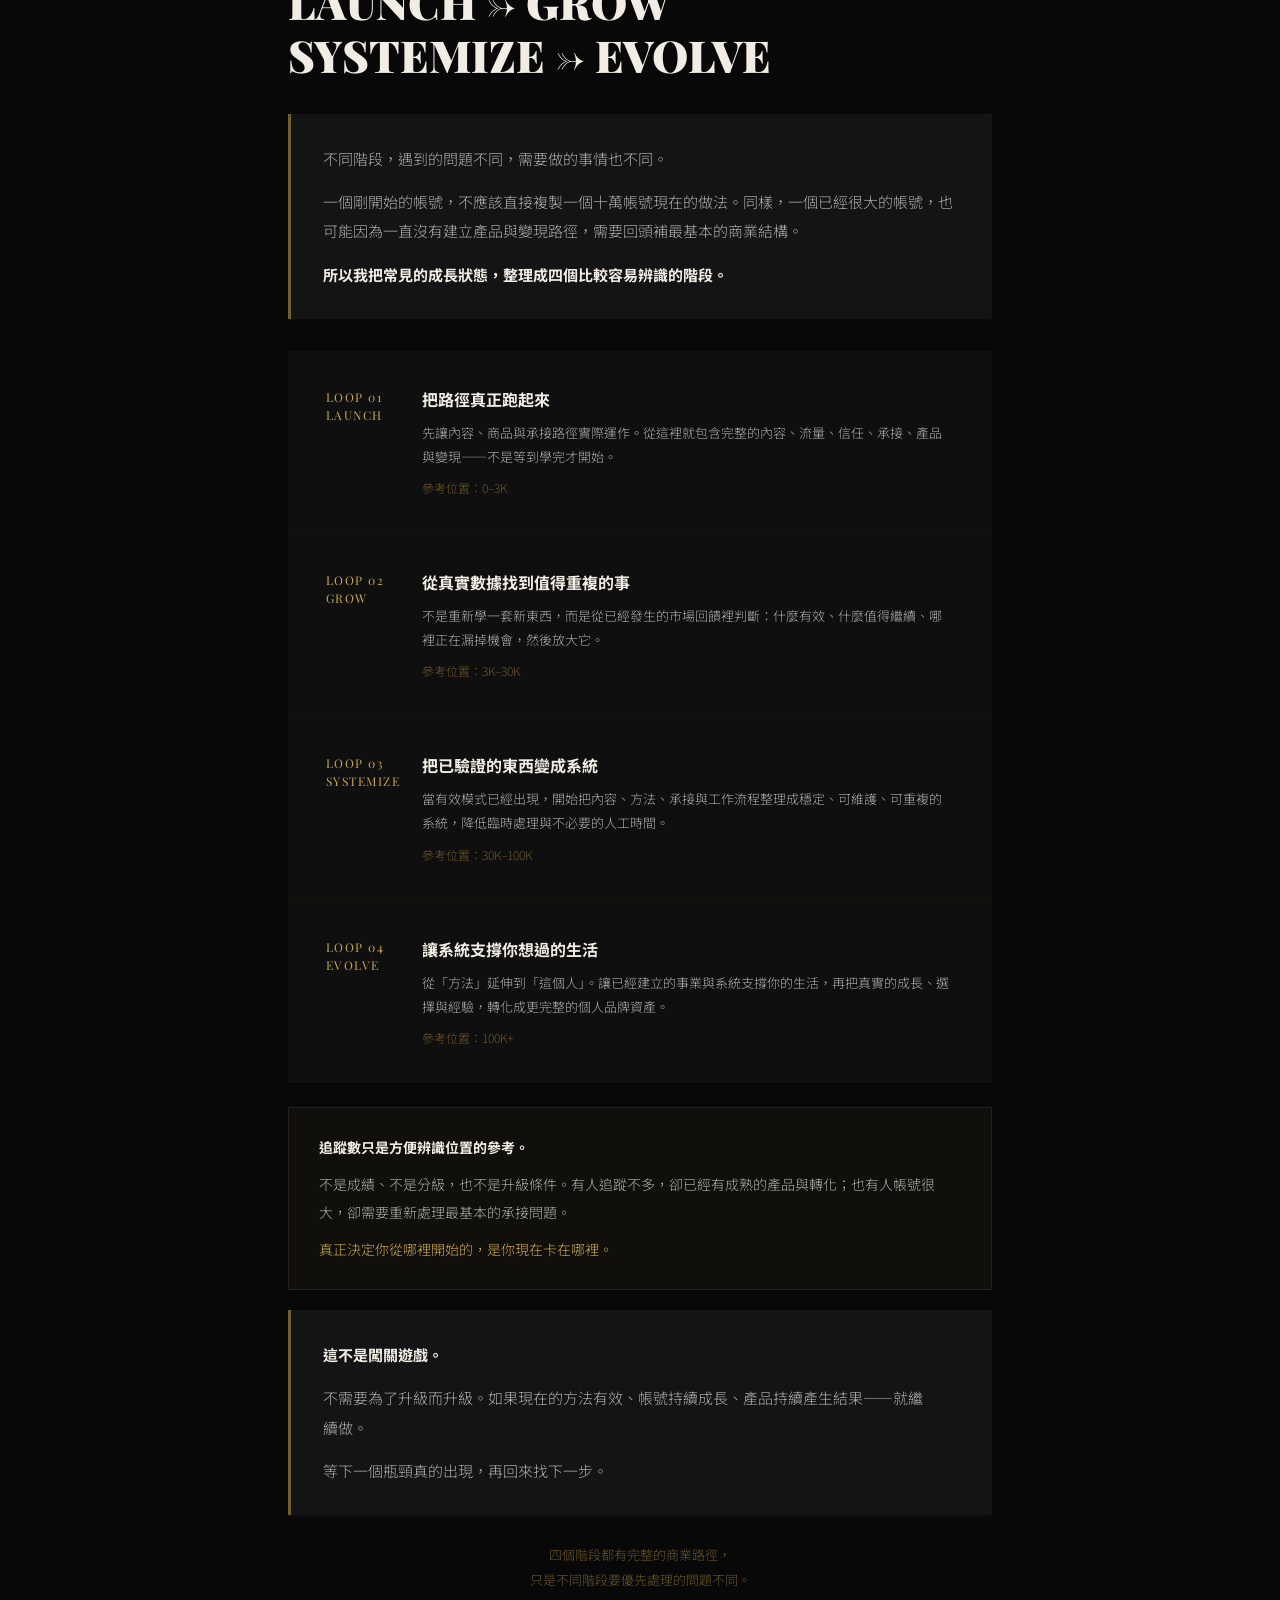
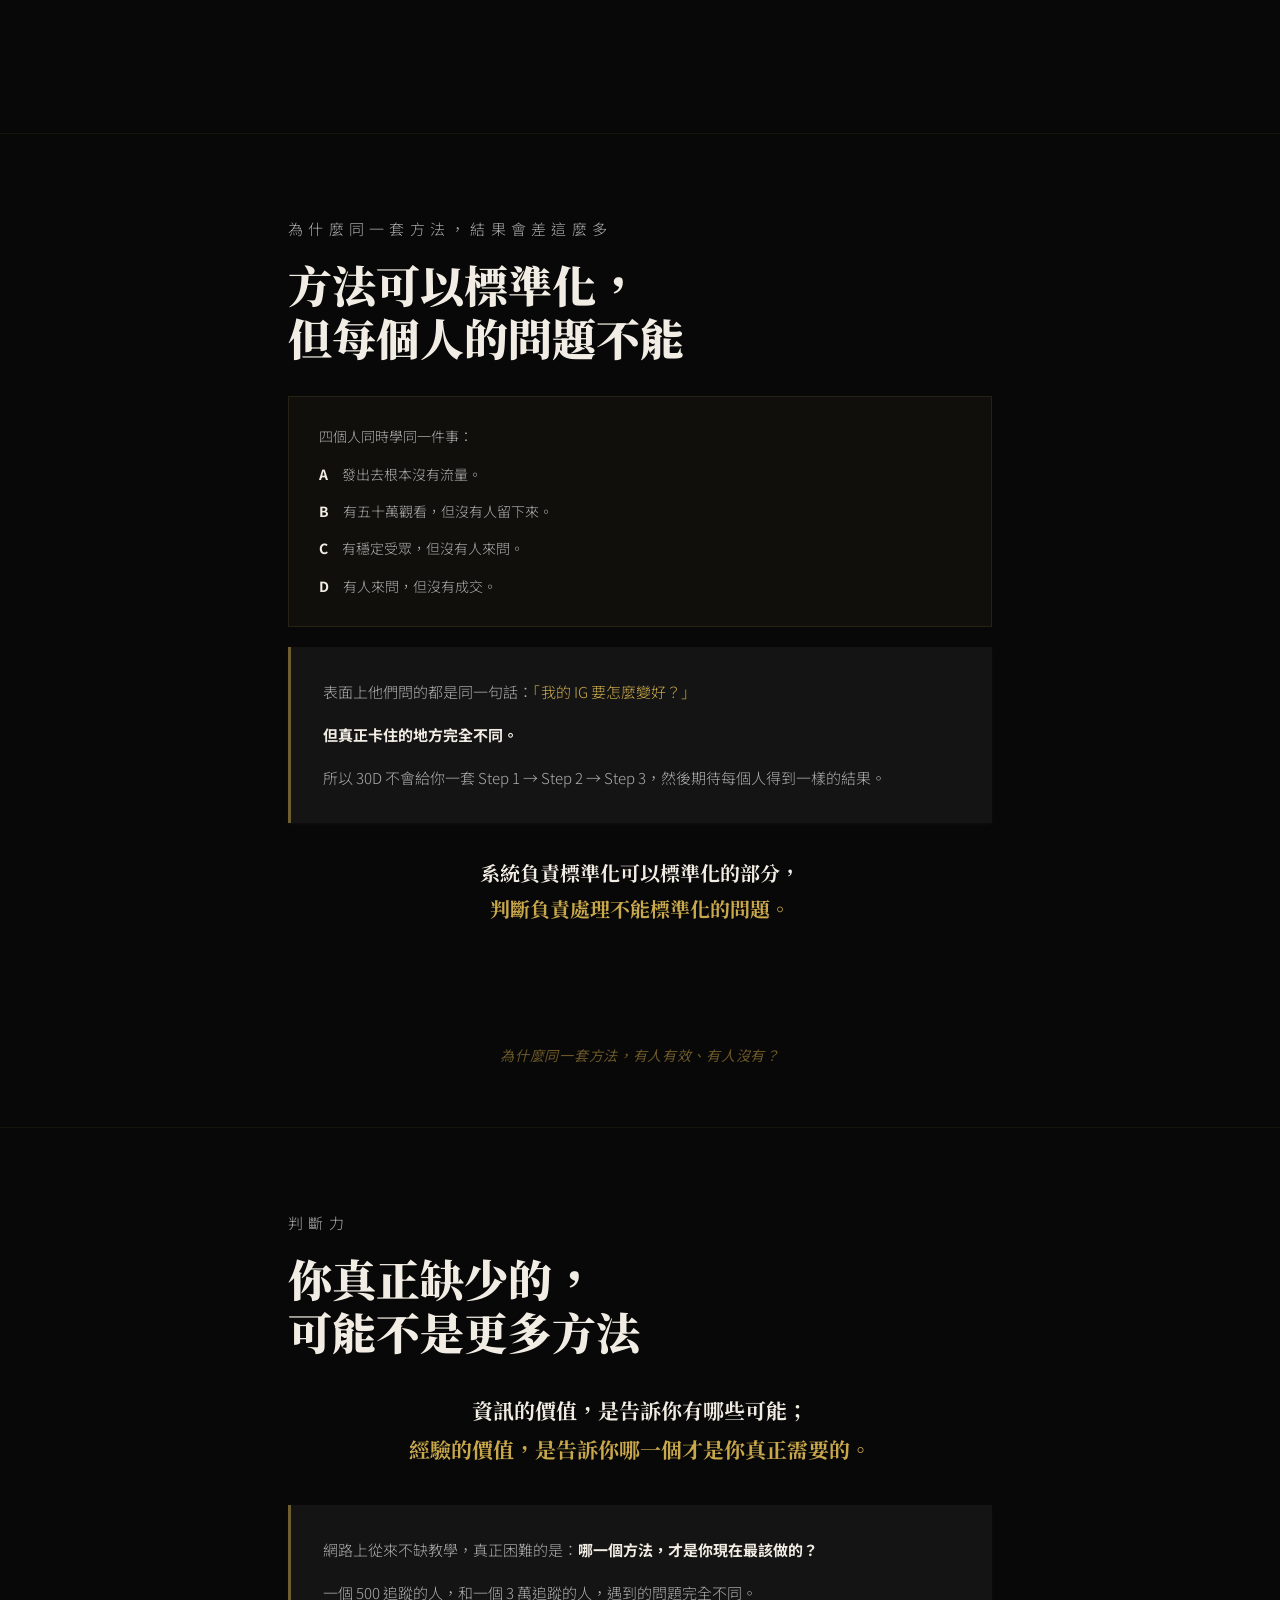
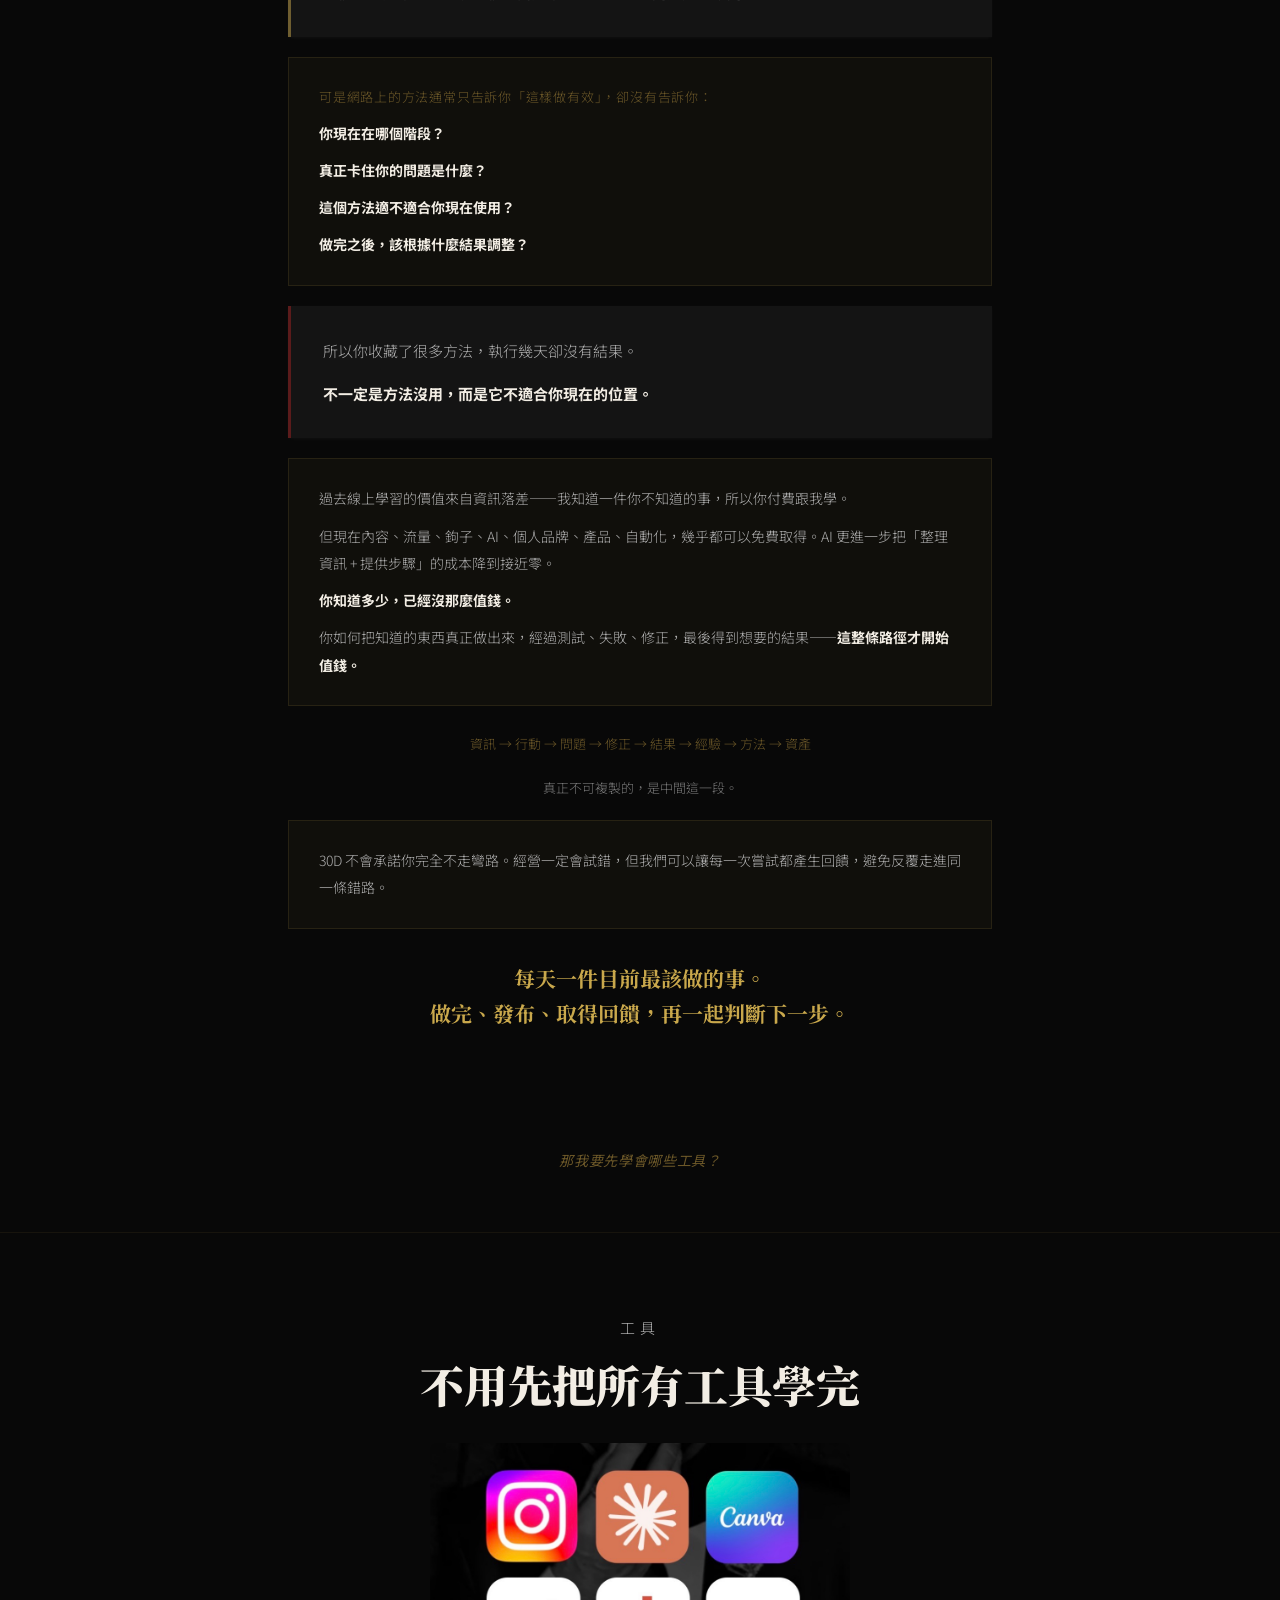
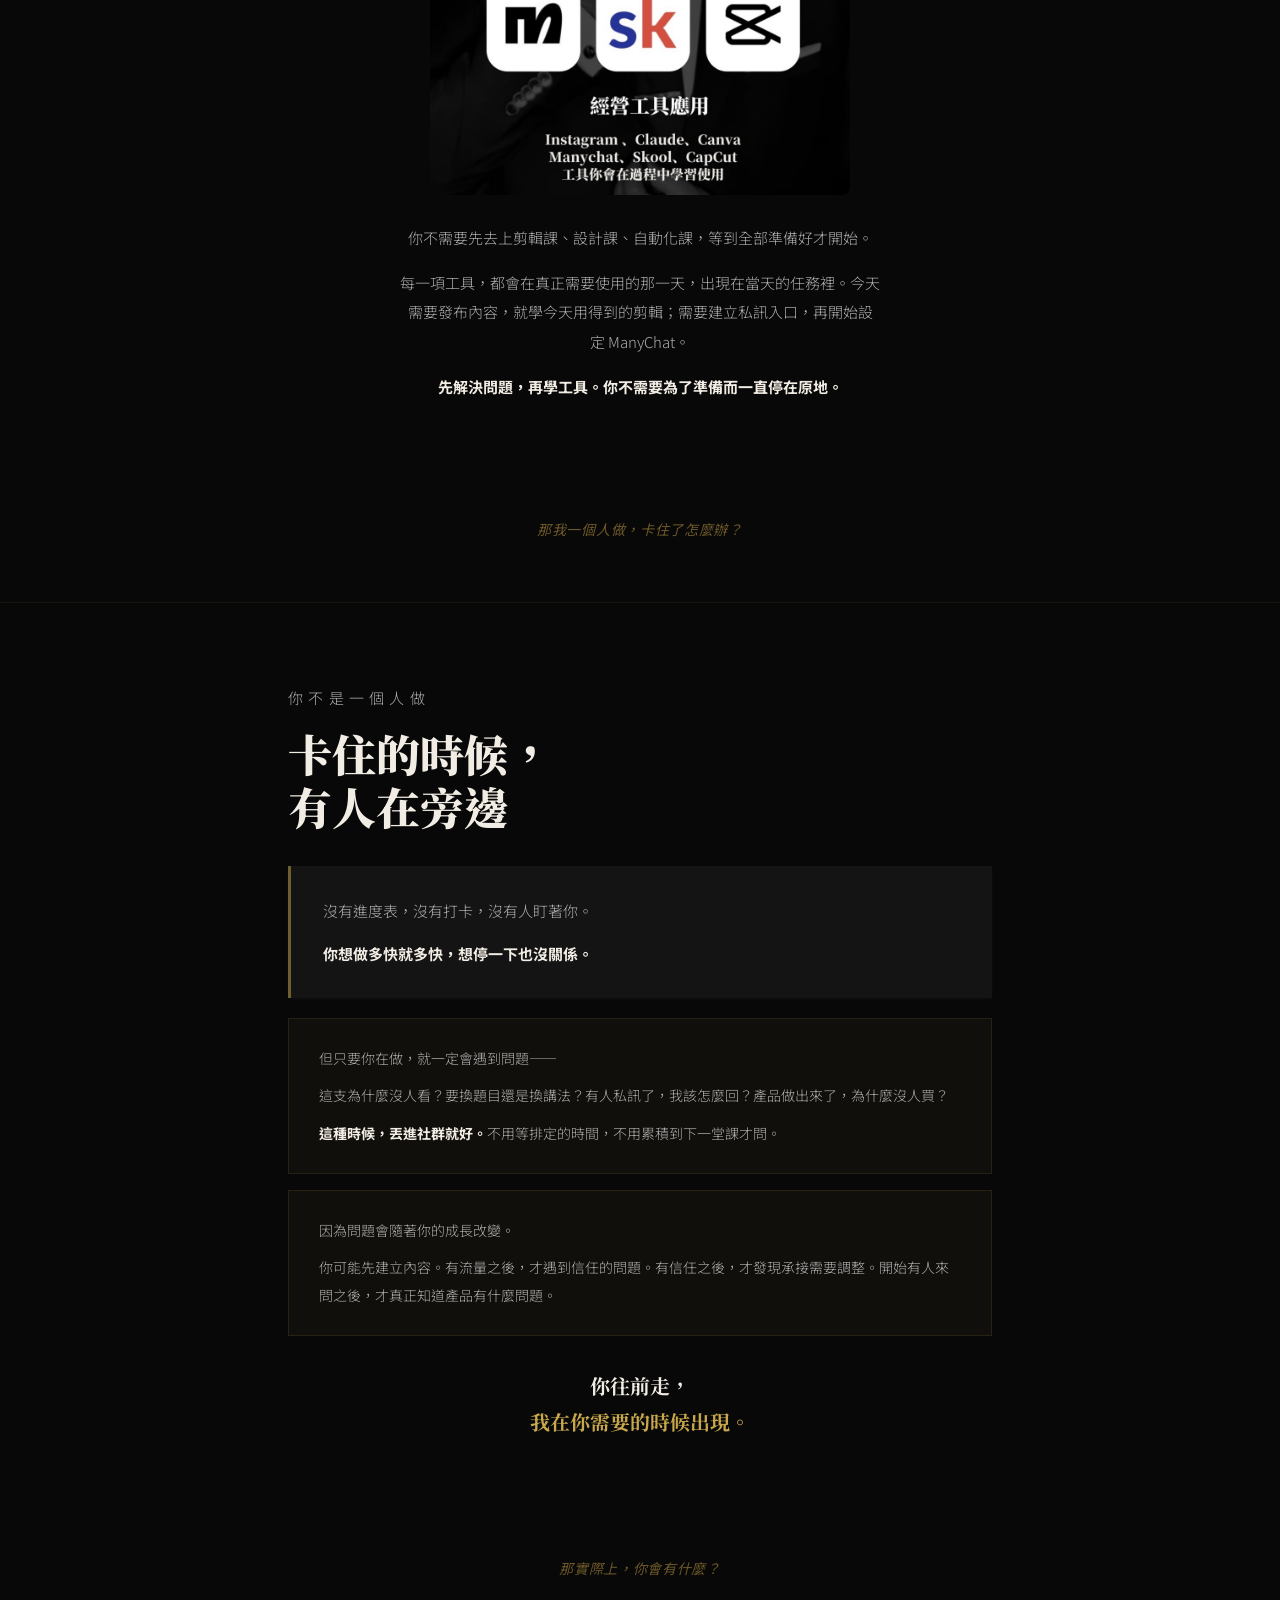
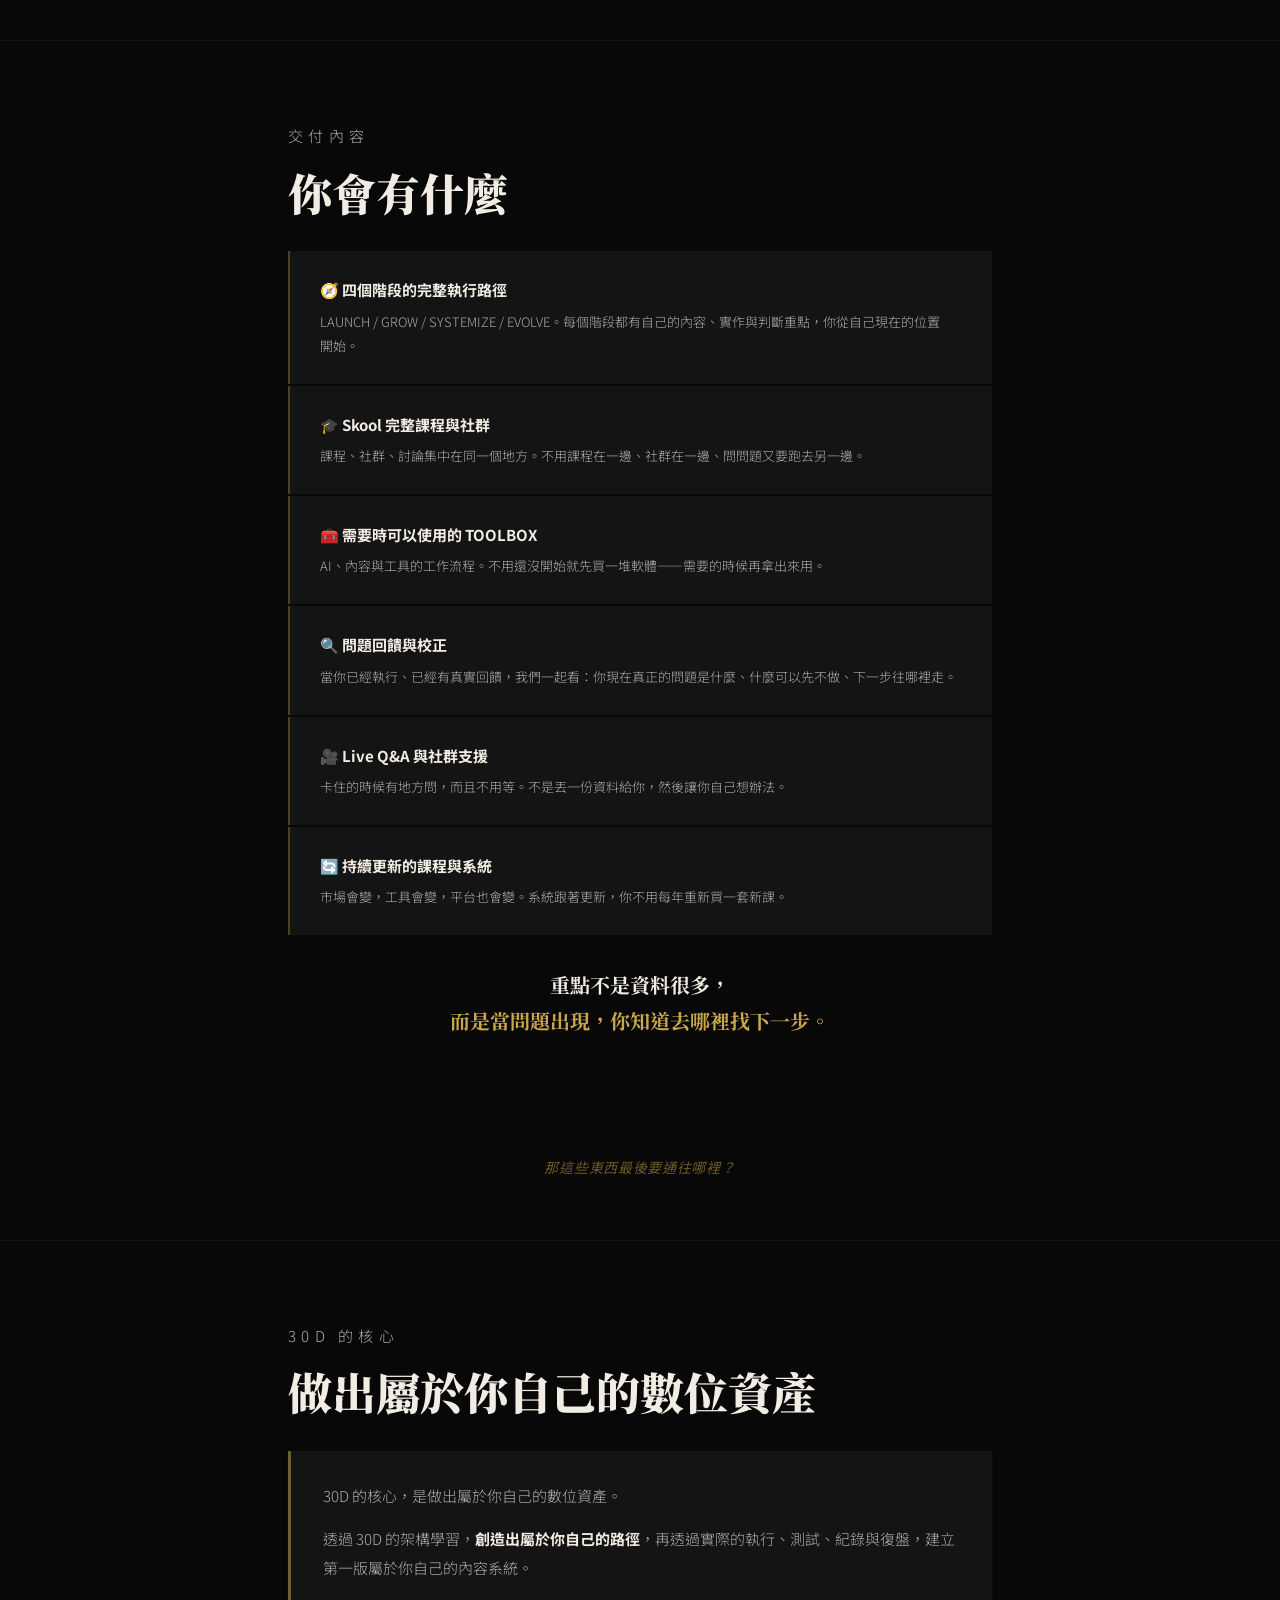
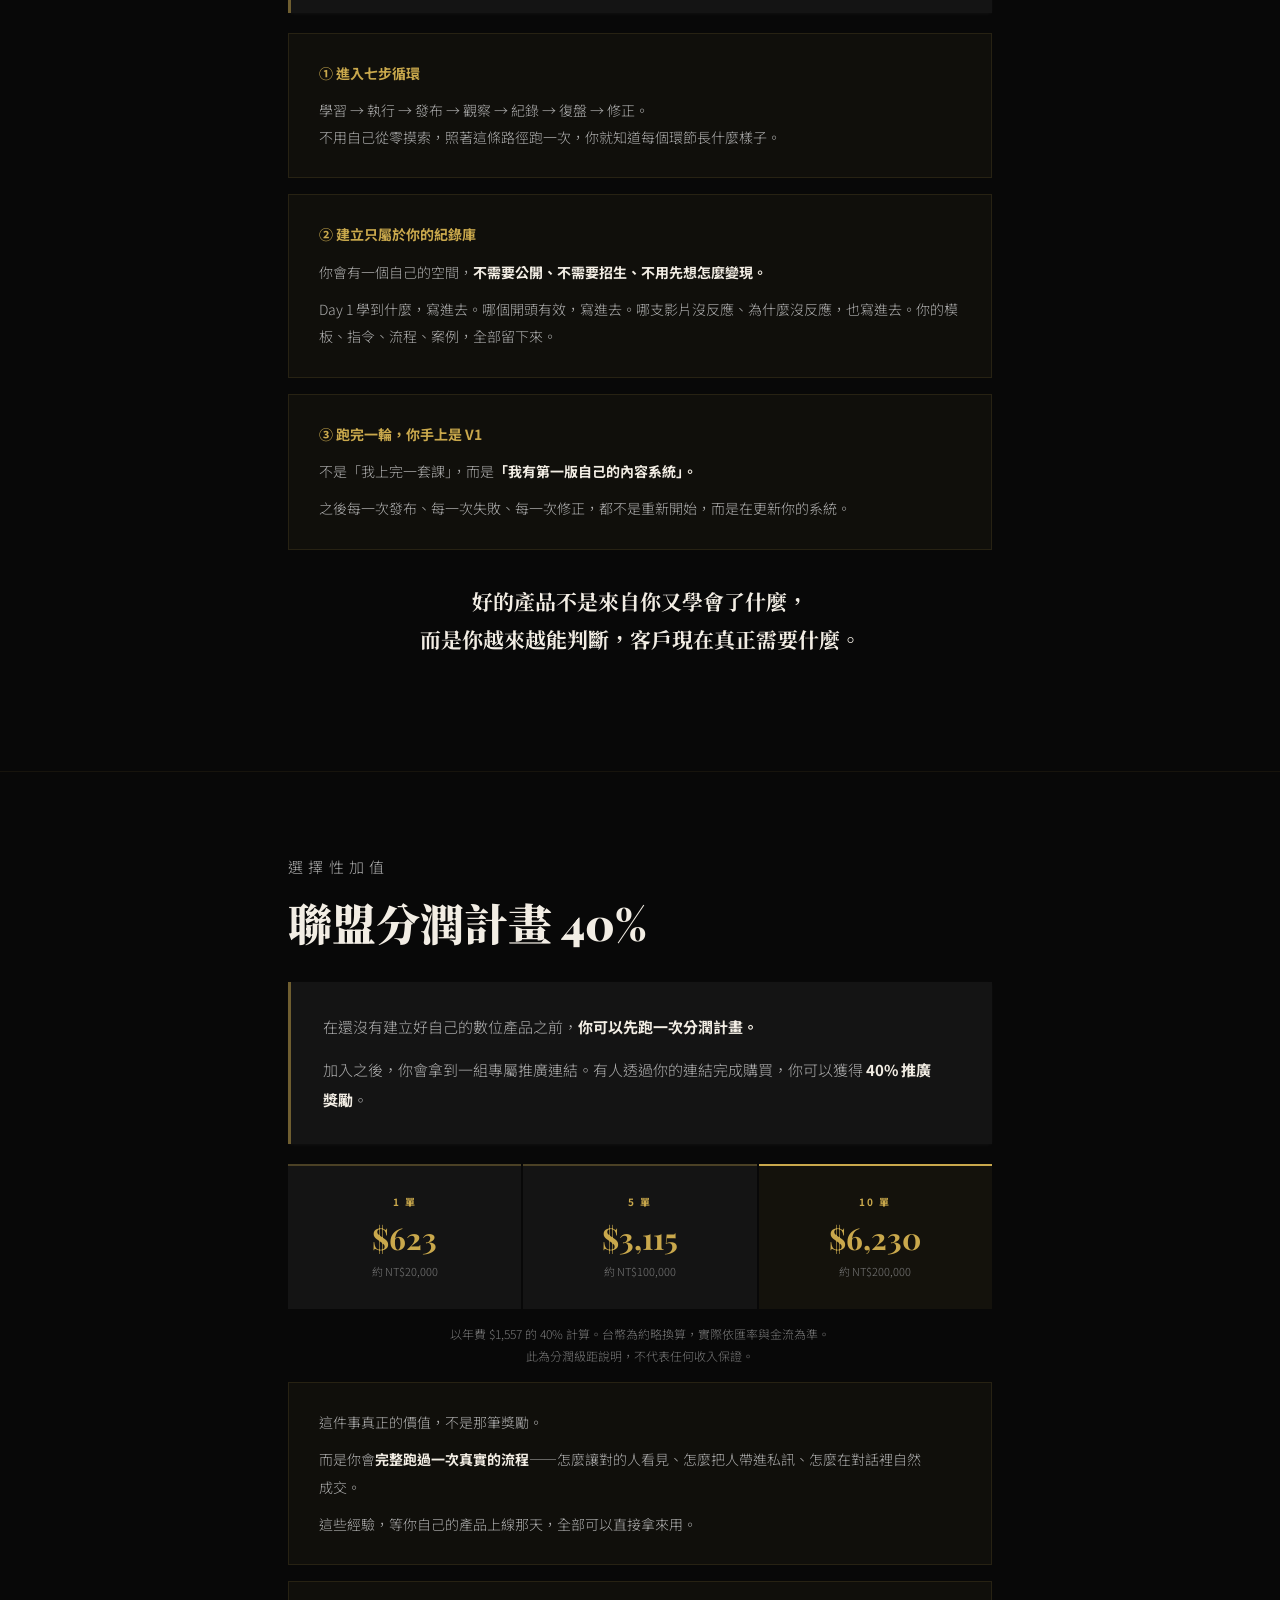
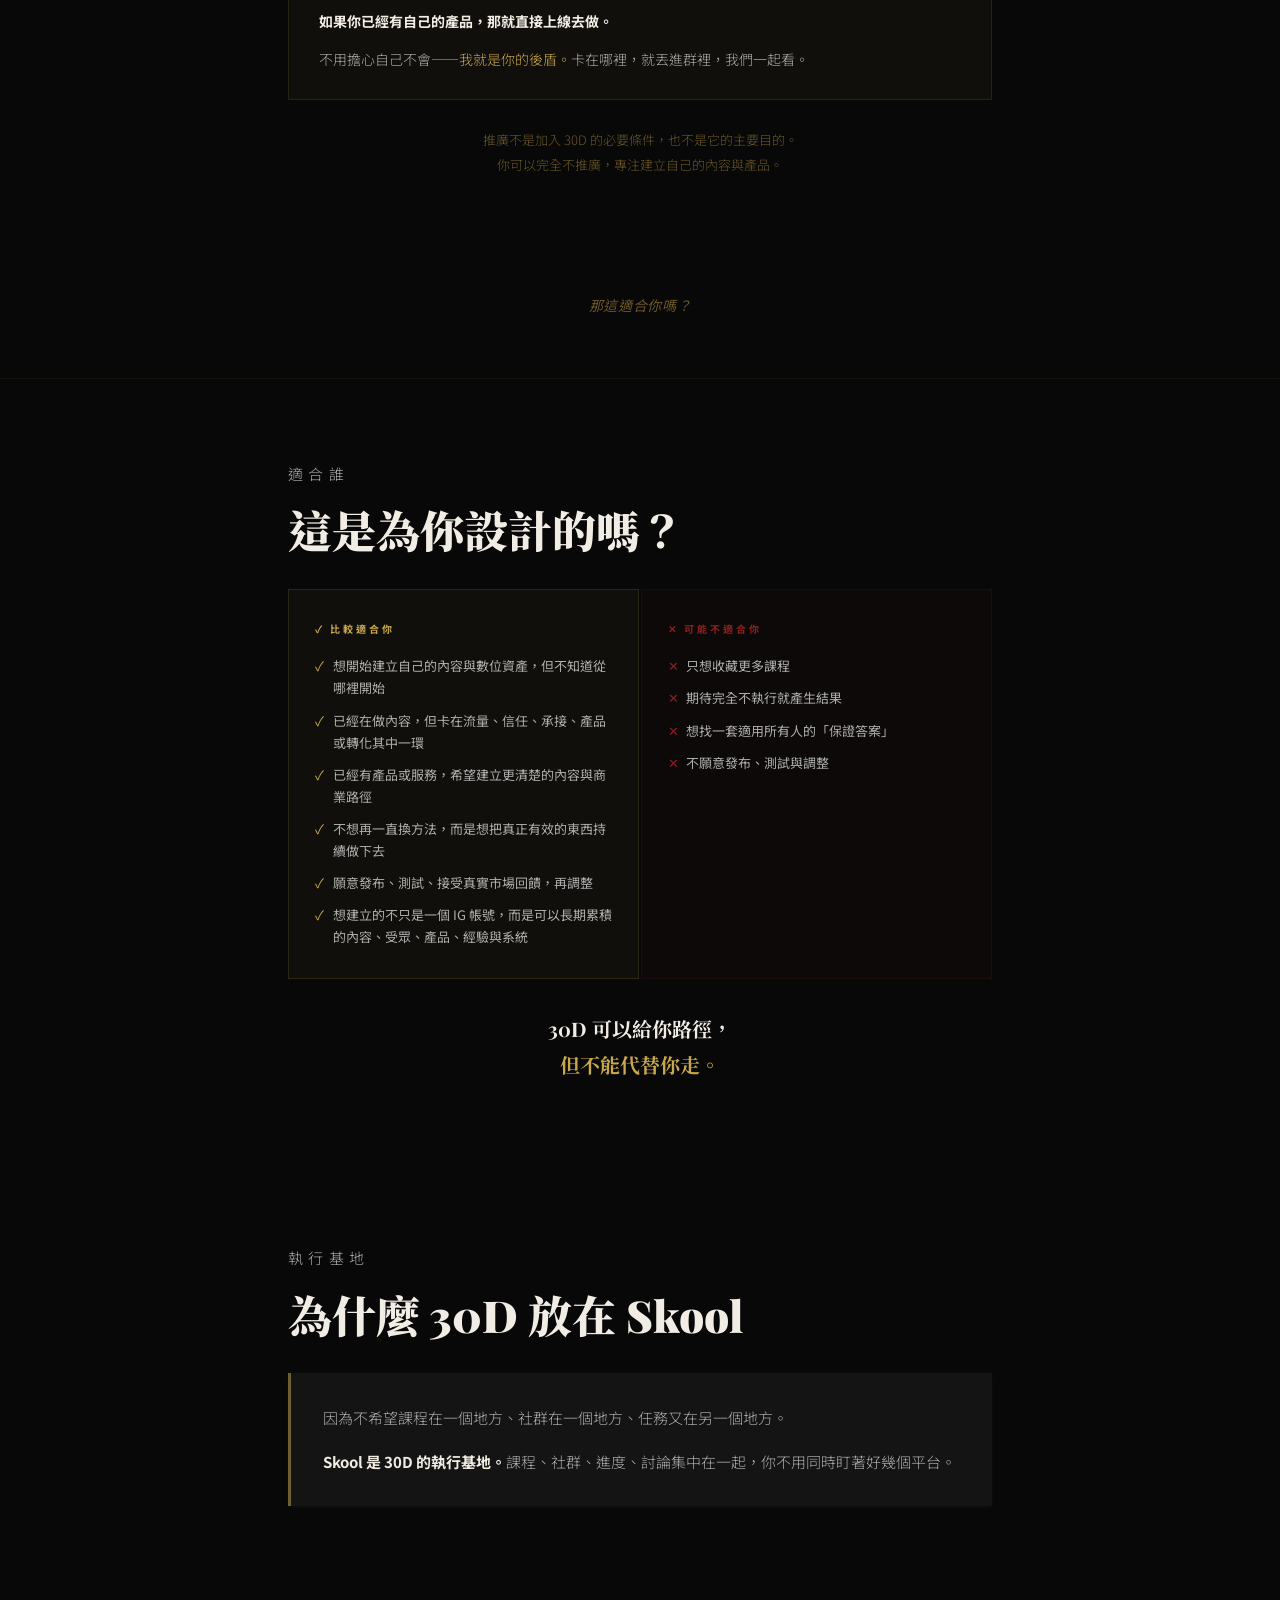
==== commit e25b78cd: "Rename 30D.html to Index.html" ====
--- a/Index.html
+++ b/Index.html
@@ -3,825 +3,682 @@
 <head>
 <meta charset="UTF-8">
 <meta name="viewport" content="width=device-width, initial-scale=1.0">
-<title>30D Fast Track｜30天完全啟動計畫</title>
+<title>30D｜年訂閱制</title>
 <link href="https://fonts.googleapis.com/css2?family=Playfair+Display:ital,wght@0,700;0,900;1,700&family=Noto+Serif+TC:wght@400;700&family=Noto+Sans+TC:wght@300;400;500;700&display=swap" rel="stylesheet">
 <style>
   :root {
-    --black: #080808;
-    --dark: #0f0f0f;
-    --card: #141414;
-    --gold: #C9A84C;
-    --gold-light: #E8C97A;
-    --gold-dim: #6B5728;
-    --white: #F2EDE4;
-    --gray: #787878;
-    --gray-light: #ADADAD;
-    --red: #8B2020;
+    --black:#080808; --dark:#0f0f0f; --card:#141414;
+    --gold:#C9A84C; --gold-light:#E8C97A; --gold-dim:#6B5728;
+    --white:#F2EDE4; --gray:#787878; --gray-light:#ADADAD; --red:#8B2020;
   }
-
-  * { margin: 0; padding: 0; box-sizing: border-box; }
-  html { scroll-behavior: smooth; }
-  body {
-    background: var(--black);
-    color: var(--white);
-    font-family: 'Noto Sans TC', sans-serif;
-    font-size: 16px;
-    line-height: 1.75;
-    overflow-x: hidden;
-  }
-
-  .hero {
-    min-height: 100vh;
-    display: flex;
-    flex-direction: column;
-    justify-content: center;
-    align-items: center;
-    text-align: center;
-    padding: 100px 24px 80px;
-    background: radial-gradient(ellipse 70% 50% at 50% 0%, rgba(201,168,76,0.10) 0%, transparent 65%), var(--black);
-    border-bottom: 1px solid rgba(201,168,76,0.08);
-  }
-
-  .hero-logo {
-    width: min(288px, 58vw);
-    margin-bottom: 40px;
-    filter: drop-shadow(0 0 40px rgba(201,168,76,0.08));
-  }
-
-  .hero-tagline {
-    font-size: 11px;
-    color: var(--gold);
-    letter-spacing: 0.1em;
-    margin-bottom: 40px;
-    font-weight: 700;
-    white-space: nowrap;
-  }
-
-  .hero-desc {
-    font-size: clamp(15px, 2.5vw, 19px);
-    color: var(--gray-light);
-    max-width: 540px;
-    margin: 0 auto 32px;
-    font-weight: 300;
-    line-height: 1.85;
-  }
-
-  .hero-desc strong { color: var(--white); font-weight: 700; }
-
-  .btn-primary {
-    display: inline-block;
-    background: var(--gold);
-    color: var(--black);
-    font-weight: 700;
-    font-size: 13px;
-    letter-spacing: 0.06em;
-    padding: 18px 48px;
-    text-decoration: none;
-    transition: all 0.2s;
-    white-space: nowrap;
-  }
-
-  .btn-primary:hover { background: var(--gold-light); transform: translateY(-1px); }
-
-  .btn-soft {
-    display: inline-block;
-    background: transparent;
-    border: 1px solid rgba(201,168,76,0.3);
-    color: var(--gold-dim);
-    font-size: 12px;
-    letter-spacing: 0.08em;
-    padding: 14px 36px;
-    text-decoration: none;
-    transition: all 0.2s;
-    margin-top: 12px;
-  }
-
-  .btn-soft:hover { border-color: var(--gold); color: var(--gold); }
-
-  .scroll-cue {
-    width: 1px;
-    height: 56px;
-    background: linear-gradient(180deg, rgba(201,168,76,0.4), transparent);
-    margin: 40px auto 0;
-  }
-
-  .rule { border: none; border-top: 1px solid rgba(201,168,76,0.08); }
-
-  .section {
-    max-width: 760px;
-    margin: 0 auto;
-    padding: 88px 28px;
-  }
-
-  .eyebrow {
-    font-size: 10px;
-    font-weight: 800;
-    letter-spacing: 0.35em;
-    text-transform: uppercase;
-    color: var(--gold);
-    margin-bottom: 14px;
-  }
-
-  .section h2 {
-    font-family: 'Playfair Display', 'Noto Serif TC', serif;
-    font-size: clamp(26px, 5vw, 46px);
-    font-weight: 900;
-    line-height: 1.15;
-    color: var(--white);
-    margin-bottom: 40px;
-  }
-
-  /* PAIN */
-  .pain-block {
-    background: var(--card);
-    border-left: 3px solid rgba(139,32,32,0.6);
-    padding: 36px 36px;
-    margin-bottom: 32px;
-  }
-
-  .pain-block p {
-    font-size: clamp(15px, 2.5vw, 18px);
-    color: var(--gray-light);
-    line-height: 1.9;
-    margin-bottom: 16px;
-    font-weight: 300;
-  }
-
-  .pain-block p:last-child { margin-bottom: 0; }
-  .pain-block p strong { color: var(--white); font-weight: 700; }
-  .pain-block p em { font-style: normal; color: var(--gold); }
-
-  .pain-path {
-    background: rgba(201,168,76,0.04);
-    border: 1px solid rgba(201,168,76,0.12);
-    padding: 28px 32px;
-    margin-top: 28px;
-  }
-
-  .pain-path p {
-    font-size: 14px;
-    color: var(--gray-light);
-    line-height: 1.9;
-    margin-bottom: 8px;
-  }
-
-  .pain-path p:last-child { margin-bottom: 0; }
-  .pain-path p strong { color: var(--gold); font-weight: 700; }
-
-  /* STEPS */
-  .steps { display: grid; gap: 1px; background: rgba(201,168,76,0.07); }
-
-  .step {
-    background: var(--dark);
-    padding: 36px 40px;
-    display: grid;
-    grid-template-columns: 64px 1fr;
-    gap: 20px;
-    align-items: start;
-  }
-
-  @media (max-width: 560px) { .step { grid-template-columns: 1fr; padding: 28px 24px; } }
-
-  .step-num {
-    font-family: 'Playfair Display', serif;
-    font-size: 12px;
-    letter-spacing: 0.15em;
-    color: var(--gold);
-    padding-top: 3px;
-    line-height: 1.4;
-  }
-
-  .step h3 { font-size: 17px; font-weight: 700; color: var(--white); margin-bottom: 8px; }
-  .step p { font-size: 13px; color: var(--gray-light); line-height: 1.8; }
-
-  /* TRACKS */
-  .tracks {
-    display: grid;
-    grid-template-columns: 1fr 1fr;
-    gap: 2px;
-    margin-top: 36px;
-  }
-
-  @media (max-width: 560px) { .tracks { grid-template-columns: 1fr; } }
-
-  .track-card {
-    background: var(--card);
-    border-top: 2px solid rgba(201,168,76,0.3);
-    padding: 32px 28px;
-  }
-
-  .track-card.featured { border-top-color: var(--gold); background: rgba(201,168,76,0.04); }
-
-  .track-label {
-    font-size: 10px;
-    letter-spacing: 0.3em;
-    text-transform: uppercase;
-    color: var(--gold);
-    margin-bottom: 10px;
-    font-weight: 700;
-  }
-
-  .track-card h3 { font-size: 18px; font-weight: 700; color: var(--white); margin-bottom: 10px; }
-  .track-card p { font-size: 13px; color: var(--gray-light); line-height: 1.8; }
-
-  .track-cta {
-    text-align: center;
-    margin-top: 32px;
-    padding: 24px;
-    background: rgba(201,168,76,0.03);
-    border: 1px solid rgba(201,168,76,0.1);
-    font-size: 14px;
-    color: var(--gray-light);
-  }
-
-  /* INCLUDES */
-  .includes { display: grid; gap: 2px; margin-top: 40px; }
-
-  .inc-item {
-    background: var(--card);
-    border-left: 2px solid rgba(201,168,76,0.3);
-    padding: 28px 32px;
-    display: grid;
-    grid-template-columns: 32px 1fr;
-    gap: 18px;
-    align-items: start;
-  }
-
-  @media (max-width: 480px) { .inc-item { grid-template-columns: 1fr; } }
-
-  .inc-icon { font-size: 20px; padding-top: 2px; }
-  .inc-item h4 { font-size: 15px; font-weight: 700; color: var(--white); margin-bottom: 6px; }
-  .inc-item p { font-size: 13px; color: var(--gray-light); line-height: 1.8; }
-  .inc-item p strong { color: var(--gold-light); font-weight: 600; }
-
-  /* FIT */
-  .fit-grid {
-    display: grid;
-    grid-template-columns: 1fr 1fr;
-    gap: 2px;
-    margin-top: 40px;
-  }
-
-  @media (max-width: 560px) { .fit-grid { grid-template-columns: 1fr; } }
-
-  .fit-card { padding: 32px 28px; }
-  .fit-card.yes { background: rgba(201,168,76,0.04); border: 1px solid rgba(201,168,76,0.14); }
-  .fit-card.no { background: rgba(139,32,32,0.04); border: 1px solid rgba(139,32,32,0.14); }
-
-  .fit-card h4 {
-    font-size: 10px;
-    letter-spacing: 0.3em;
-    text-transform: uppercase;
-    font-weight: 700;
-    margin-bottom: 18px;
-  }
-
-  .fit-card.yes h4 { color: var(--gold); }
-  .fit-card.no h4 { color: var(--red); }
-
-  .fit-card ul { list-style: none; display: flex; flex-direction: column; gap: 10px; }
-
-  .fit-card ul li {
-    font-size: 13px;
-    color: var(--gray-light);
-    padding-left: 18px;
-    position: relative;
-    line-height: 1.65;
-  }
-
-  .fit-card ul li::before { position: absolute; left: 0; }
-  .fit-card.yes ul li::before { content: '✓'; color: var(--gold); }
-  .fit-card.no ul li::before { content: '✕'; color: var(--red); }
-
-  /* INQUIRY BOX */
-  .inquiry-box {
-    background: var(--card);
-    border: 1px solid rgba(201,168,76,0.15);
-    padding: 40px 36px;
-    text-align: center;
-    margin-top: 40px;
-    position: relative;
-    overflow: hidden;
-  }
-
-  .inquiry-box::before {
-    content: '';
-    position: absolute;
-    top: 0; left: 0; right: 0;
-    height: 1px;
-    background: linear-gradient(90deg, transparent, var(--gold), transparent);
-  }
-
-  .inquiry-box h3 {
-    font-family: 'Playfair Display', serif;
-    font-size: clamp(18px, 3vw, 24px);
-    font-weight: 700;
-    color: var(--white);
-    margin-bottom: 12px;
-  }
-
-  .inquiry-box p {
-    font-size: 14px;
-    color: var(--gray-light);
-    line-height: 1.8;
-    margin-bottom: 8px;
-  }
-
-  .inquiry-list {
-    list-style: none;
-    margin: 20px auto;
-    max-width: 400px;
-    text-align: left;
-    display: flex;
-    flex-direction: column;
-    gap: 10px;
-  }
-
-  .inquiry-list li {
-    font-size: 13px;
-    color: var(--gray-light);
-    padding-left: 20px;
-    position: relative;
-    line-height: 1.6;
-  }
-
-  .inquiry-list li::before {
-    content: counter(item);
-    counter-increment: item;
-    position: absolute;
-    left: 0;
-    color: var(--gold);
-    font-weight: 700;
-    font-size: 12px;
-  }
-
-  /* FAQ */
-  .faq-list { display: flex; flex-direction: column; gap: 2px; margin-top: 40px; }
-
-  .faq-item {
-    background: var(--card);
-    border-left: 2px solid rgba(201,168,76,0.2);
-    padding: 24px 32px;
-  }
-
-  .faq-item h4 { font-size: 14px; font-weight: 700; color: var(--white); margin-bottom: 8px; }
-  .faq-item p { font-size: 13px; color: var(--gray-light); line-height: 1.8; }
-
-  /* MANTRAS */
-  .mantras {
-    text-align: center;
-    padding: 72px 28px;
-    background: linear-gradient(180deg, transparent, rgba(201,168,76,0.03), transparent);
-  }
-
-  .mantra-list { display: flex; flex-direction: column; gap: 20px; max-width: 440px; margin: 0 auto; }
-
-  .mantra-list p {
-    font-family: 'Playfair Display', 'Noto Serif TC', serif;
-    font-size: clamp(15px, 2.5vw, 19px);
-    color: var(--gray-light);
-    font-weight: 400;
-    line-height: 1.6;
-  }
-
-  .mantra-list p span { color: var(--gold); font-weight: 700; }
-
-  /* PRICING */
-  .pricing {
-    max-width: 620px;
-    margin: 0 auto;
-    padding: 72px 28px 0;
-  }
-
-  .price-box {
-    background: var(--card);
-    border: 1px solid rgba(201,168,76,0.2);
-    padding: 52px 36px;
-    text-align: center;
-    position: relative;
-    overflow: hidden;
-    margin-bottom: 28px;
-  }
-
-  .price-box::before {
-    content: '';
-    position: absolute;
-    top: 0; left: 0; right: 0;
-    height: 1px;
-    background: linear-gradient(90deg, transparent, var(--gold), transparent);
-  }
-
-  .price-eyebrow {
-    font-size: 10px;
-    letter-spacing: 0.35em;
-    text-transform: uppercase;
-    color: var(--gold);
-    margin-bottom: 16px;
-    font-weight: 600;
-  }
-
-  .price-translate {
-    font-size: 14px;
-    color: var(--gray-light);
-    line-height: 1.8;
-    max-width: 440px;
-    margin: 0 auto 28px;
-  }
-
-  .price-translate strong { color: var(--white); font-weight: 700; }
-
-  .price-amount {
-    font-family: 'Playfair Display', serif;
-    font-size: clamp(56px, 10vw, 96px);
-    font-weight: 700;
-    color: var(--gold);
-    line-height: 1;
-    margin-bottom: 4px;
-  }
-
-  .price-period-inline {
-    font-size: 16px;
-    font-weight: 400;
-    color: var(--gold-dim);
-    font-family: 'Noto Sans TC', sans-serif;
-    margin-left: 8px;
-    vertical-align: middle;
-  }
-
-  .price-period {
-    font-size: 13px;
-    color: var(--gray);
-    letter-spacing: 0.12em;
-    margin-bottom: 20px;
-  }
-
-  .price-alert {
-    display: inline-block;
-    font-size: 12px;
-    color: rgba(201,168,76,0.7);
-    border: 1px solid rgba(201,168,76,0.2);
-    background: rgba(201,168,76,0.04);
-    padding: 10px 20px;
-    margin-top: 24px;
-    margin-bottom: 28px;
-    letter-spacing: 0.05em;
-    cursor: pointer;
-    text-decoration: none;
-  }
-
-  /* TW PAYMENT */
-  .tw-block {
-    background: rgba(201,168,76,0.03);
-    border: 1px solid rgba(201,168,76,0.12);
-    padding: 32px 36px;
-  }
-
-  .tw-block h3 {
-    font-size: 14px;
-    letter-spacing: 0.2em;
-    text-transform: uppercase;
-    color: var(--gold);
-    margin-bottom: 10px;
-    font-weight: 700;
-  }
-
-  .tw-note {
-    font-size: 14px;
-    color: var(--gray);
-    margin-bottom: 20px;
-    line-height: 1.7;
-  }
-
-  .tw-btns {
-    display: grid;
-    grid-template-columns: 1fr 1fr;
-    gap: 6px;
-  }
-
-  @media (max-width: 480px) { .tw-btns { grid-template-columns: 1fr; } }
-
-  .tw-btn {
-    display: block;
-    text-align: center;
-    background: var(--dark);
-    border: 1px solid rgba(201,168,76,0.15);
-    color: var(--gray-light);
-    text-decoration: none;
-    font-size: 14px;
-    letter-spacing: 0.04em;
-    padding: 13px 12px;
-    transition: all 0.2s;
-  }
-
-  .tw-btn:hover { border-color: rgba(201,168,76,0.4); color: var(--gold); }
-
-  /* LEGAL */
-  .legal {
-    max-width: 620px;
-    margin: 0 auto;
-    padding: 28px 28px 72px;
-  }
-
-  .legal-box {
-    padding: 20px 24px;
-    border: 1px solid rgba(255,255,255,0.04);
-  }
-
-  .legal-box p {
-    font-size: 11px;
-    color: var(--gray);
-    line-height: 1.8;
-  }
-
-  .legal-box p strong { color: rgba(201,168,76,0.5); }
-  .legal-box a { color: var(--gold-dim); text-decoration: none; }
-
-  footer {
-    border-top: 1px solid rgba(201,168,76,0.07);
-    padding: 32px 28px;
-    text-align: center;
-  }
-
-  footer p { font-size: 11px; color: var(--gray); letter-spacing: 0.05em; }
-  footer a { color: var(--gold-dim); text-decoration: none; }
+  *{margin:0;padding:0;box-sizing:border-box}
+  html{scroll-behavior:smooth}
+  body{background:var(--black);color:var(--white);font-family:'Noto Sans TC',sans-serif;font-size:16px;line-height:1.75;overflow-x:hidden;
+    line-break:strict;word-break:normal;overflow-wrap:break-word}
+
+  /* 中文排版：避免孤字、平均行長 */
+  h1,h2,h3,h4{text-wrap:balance}
+  p,li{text-wrap:pretty}
+  .nb{white-space:nowrap}
+
+  .hero{min-height:100vh;display:flex;flex-direction:column;justify-content:center;align-items:center;text-align:center;padding:100px 24px 80px;background:radial-gradient(ellipse 70% 50% at 50% 0%,rgba(201,168,76,0.10) 0%,transparent 65%),var(--black);border-bottom:1px solid rgba(201,168,76,0.08)}
+  .hero-logo{width:min(340px,72vw);margin-bottom:40px;filter:drop-shadow(0 0 40px rgba(201,168,76,0.08))}
+  .hero-tagline{font-size:11px;color:var(--gold);letter-spacing:0.1em;margin-bottom:40px;font-weight:700}
+  .scroll-cue{width:1px;height:56px;background:linear-gradient(180deg,rgba(201,168,76,0.4),transparent);margin:40px auto 0}
+
+  .intro-me{display:flex;align-items:center;gap:20px;max-width:520px;margin:0 auto 36px;text-align:left}
+  @media(max-width:520px){.intro-me{flex-direction:column;text-align:center;gap:16px}}
+  .intro-avatar{width:88px;height:88px;border-radius:50%;object-fit:cover;flex-shrink:0;border:3px solid rgba(168,132,46,0.35);box-shadow:0 4px 18px rgba(255,255,255,0.04)}
+  .intro-me p{font-size:14px;color:var(--gray-light);line-height:1.85;margin:0}
+  .intro-me .name{font-size:15px;color:var(--white);font-weight:700;margin-bottom:6px}
+  .rule{border:none;border-top:1px solid rgba(201,168,76,0.08)}
+  .section{max-width:760px;margin:0 auto;padding:80px 28px}
+  .eyebrow{font-size:10px;font-weight:800;letter-spacing:0.35em;text-transform:uppercase;color:var(--gold);margin-bottom:14px}
+  .section h2{font-family:'Playfair Display','Noto Serif TC',serif;font-size:clamp(26px,5vw,44px);font-weight:900;line-height:1.2;color:var(--white);margin-bottom:32px}
+  .section p{font-size:15px;color:var(--gray-light);line-height:1.95;margin-bottom:16px;font-weight:300}
+  .section p:last-child{margin-bottom:0}
+  .section p strong{color:var(--white);font-weight:700}
+  .section p em{font-style:normal;color:var(--gold)}
+
+  .bridge{text-align:center;font-size:14px;color:var(--gold-dim);letter-spacing:0.05em;padding:36px 28px 0;max-width:600px;margin:0 auto;font-style:italic}
+
+  .block{background:var(--card);box-shadow:0 1px 3px rgba(255,255,255,0.03);border-left:3px solid rgba(201,168,76,0.5);padding:30px 32px;margin-bottom:20px}
+  .block.warn{border-left-color:rgba(139,32,32,0.6)}
+  .block p{font-size:15px;line-height:1.95;margin-bottom:14px}
+  .block p:last-child{margin-bottom:0}
+
+  .soft{background:rgba(201,168,76,0.04);border:1px solid rgba(201,168,76,0.12);padding:26px 30px;margin-bottom:16px}
+  .soft p{font-size:14px;line-height:1.95;margin-bottom:10px}
+  .soft p:last-child{margin-bottom:0}
+
+  .flow{font-size:14px;color:var(--white);line-height:2.1;text-align:center}
+
+  .steps{display:grid;gap:1px;background:rgba(201,168,76,0.07);margin-top:32px}
+  .step{background:var(--dark);padding:34px 38px;display:grid;grid-template-columns:76px 1fr;gap:20px;align-items:start}
+  @media(max-width:560px){.step{grid-template-columns:1fr;padding:28px 24px}}
+  .step-num{font-family:'Playfair Display',serif;font-size:12px;letter-spacing:0.12em;color:var(--gold);padding-top:3px;line-height:1.5}
+  .step h3{font-size:16px;font-weight:700;color:var(--white);margin-bottom:8px}
+  .step p{font-size:13px;color:var(--gray-light);line-height:1.85;margin:0}
+
+  .tracks{display:grid;grid-template-columns:1fr 1fr;gap:2px;margin-top:32px}
+  @media(max-width:560px){.tracks{grid-template-columns:1fr}}
+  .track-card{background:var(--card);border-top:2px solid rgba(201,168,76,0.3);padding:30px 26px}
+  .track-card.featured{border-top-color:var(--gold);background:rgba(201,168,76,0.04)}
+  .track-label{font-size:10px;letter-spacing:0.3em;text-transform:uppercase;color:var(--gold);margin-bottom:10px;font-weight:700}
+  .track-card h3{font-size:17px;font-weight:700;color:var(--white);margin-bottom:10px}
+  .track-card p{font-size:13px;color:var(--gray-light);line-height:1.85;margin:0}
+
+  .includes{display:grid;gap:2px;margin-top:32px}
+  .inc-item{background:var(--card);border-left:2px solid rgba(201,168,76,0.3);padding:26px 30px}
+  .inc-item h4{font-size:15px;font-weight:700;color:var(--white);margin-bottom:6px}
+  .inc-item p{font-size:13px;color:var(--gray-light);line-height:1.85;margin:0}
+
+  .fit-grid{display:grid;grid-template-columns:1fr 1fr;gap:2px;margin-top:32px}
+  @media(max-width:560px){.fit-grid{grid-template-columns:1fr}}
+  .fit-card{padding:30px 26px}
+  .fit-card.yes{background:rgba(201,168,76,0.04);border:1px solid rgba(201,168,76,0.15)}
+  .fit-card.no{background:rgba(139,32,32,0.04);border:1px solid rgba(139,32,32,0.14)}
+  .fit-card h4{font-size:10px;letter-spacing:0.3em;text-transform:uppercase;font-weight:700;margin-bottom:18px}
+  .fit-card.yes h4{color:var(--gold)}
+  .fit-card.no h4{color:var(--red)}
+  .fit-card ul{list-style:none;display:flex;flex-direction:column;gap:10px}
+  .fit-card ul li{font-size:13px;color:var(--gray-light);padding-left:18px;position:relative;line-height:1.7}
+  .fit-card ul li::before{position:absolute;left:0}
+  .fit-card.yes ul li::before{content:'✓';color:var(--gold)}
+  .fit-card.no ul li::before{content:'✕';color:var(--red)}
+
+  .faq-list{display:flex;flex-direction:column;gap:2px;margin-top:32px}
+  .faq-item{background:var(--card);border-left:2px solid rgba(201,168,76,0.2);padding:24px 30px}
+  .faq-item h4{font-size:14px;font-weight:700;color:var(--white);margin-bottom:8px}
+  .faq-item p{font-size:13px;color:var(--gray-light);line-height:1.85;margin:0}
+
+  .pricing{max-width:620px;margin:0 auto;padding:72px 28px 0}
+  .price-box{background:var(--card);border:1px solid rgba(201,168,76,0.2);padding:48px 34px;text-align:center;position:relative;overflow:hidden;margin-bottom:24px}
+  .price-box::before{content:'';position:absolute;top:0;left:0;right:0;height:1px;background:linear-gradient(90deg,transparent,var(--gold),transparent)}
+  .price-eyebrow{font-size:10px;letter-spacing:0.35em;text-transform:uppercase;color:var(--gold);margin-bottom:18px;font-weight:600}
+  .price-amount{font-family:'Playfair Display',serif;font-size:clamp(52px,10vw,88px);font-weight:700;color:var(--gold);line-height:1;margin-bottom:6px}
+  .price-unit{font-size:15px;font-weight:400;color:var(--gold-dim);font-family:'Noto Sans TC',sans-serif;margin-left:8px;vertical-align:middle}
+  .price-list{list-style:none;text-align:left;max-width:380px;margin:26px auto 0;display:flex;flex-direction:column;gap:9px}
+  .price-list li{font-size:13px;color:var(--gray-light);padding-left:18px;position:relative;line-height:1.7}
+  .price-list li::before{content:'·';position:absolute;left:0;color:var(--gold)}
+  .btn-primary{display:inline-block;background:var(--gold);color:var(--black);font-weight:700;font-size:13px;letter-spacing:0.06em;padding:18px 46px;text-decoration:none;transition:all .2s;white-space:nowrap}
+  .btn-primary:hover{background:var(--gold-light);transform:translateY(-1px)}
+
+  .tw-block{background:rgba(201,168,76,0.03);border:1px solid rgba(201,168,76,0.12);padding:30px 32px;margin-bottom:24px}
+  .tw-block h3{font-size:14px;letter-spacing:0.2em;text-transform:uppercase;color:var(--gold);margin-bottom:10px;font-weight:700}
+  .tw-note{font-size:14px;color:var(--gray);margin-bottom:18px;line-height:1.75}
+  .tw-btns{display:grid;grid-template-columns:1fr 1fr;gap:6px}
+  @media(max-width:480px){.tw-btns{grid-template-columns:1fr}}
+  .tw-btn{display:block;text-align:center;background:var(--dark);border:1px solid rgba(201,168,76,0.15);color:var(--gray-light);text-decoration:none;font-size:14px;padding:13px 12px;transition:all .2s;line-height:1.5}
+  .tw-btn:hover{border-color:rgba(201,168,76,0.4);color:var(--gold)}
+
+  .legal{max-width:620px;margin:0 auto;padding:24px 28px 64px}
+  .legal-box{padding:20px 24px;border:1px solid rgba(255,255,255,0.04)}
+  .legal-box p{font-size:11px;color:var(--gray);line-height:1.85;margin-bottom:10px}
+  .legal-box p:last-child{margin-bottom:0}
+  .legal-box strong{color:rgba(201,168,76,0.5)}
+  .legal-box a{color:var(--gold-dim);text-decoration:none}
+
+  footer{border-top:1px solid rgba(201,168,76,0.07);padding:32px 28px;text-align:center}
+  footer p{font-size:11px;color:var(--gray);letter-spacing:0.05em}
+  footer a{color:var(--gold-dim);text-decoration:none}
 </style>
 </head>
 <body>
 
-<!-- HERO -->
+<!-- 1 HERO -->
 <section class="hero">
-  <img src="[data-uri]" alt="30D Fast Track" class="hero-logo">
-  <p class="hero-tagline">IG 真實流量 · 高利潤 Skool 社群 · 自動化現金流系統</p>
+  <img src="[data-uri]" alt="30D Digital Asset System" class="hero-logo">
+  <p class="hero-tagline">內容建立 ・ 信任承接 ・ 系統化變現</p>
   <div class="scroll-cue"></div>
 </section>
 
 <!-- INTRO -->
-<section class="section" style="padding-bottom: 0; padding-top: 72px;">
-  <p style="text-align:center; max-width:560px; margin: 0 auto; font-size: clamp(16px, 2.5vw, 20px); color: var(--gray-light); font-weight: 300; line-height: 1.85;">
-    30天，把你的 IG 內容、私訊入口、Skool 社群和自動化流程，不用當網紅，不用每天硬想題目，也不用一開始就懂銷售——<strong style="color: var(--white);">從零整理成一套可以持續運作的數位資產系統。</strong>
-  </p>
+<section class="section" style="padding-bottom:0;text-align:center">
+  <h2 style="font-size:clamp(22px,4.5vw,34px);margin-bottom:24px">從 IG 內容開始，<br>建立一套能持續運作的<br>數位資產系統</h2>
+  <p style="max-width:520px;margin:0 auto">不用當網紅，不用每天硬想題目，也不用一開始就懂銷售。</p>
+</section>
+
+<!-- 10 ABOUT ME -->
+<section class="section">
+  <p class="eyebrow">關於我</p>
+  <h2>Jun Chen</h2>
+
+  <div style="text-align:center;margin-bottom:40px">
+    <img src="[data-uri]" alt="Jun Chen" style="width:150px;height:150px;border-radius:50%;object-fit:cover;border:3px solid rgba(168,132,46,0.35);box-shadow:0 4px 18px rgba(255,255,255,0.04)">
+  </div>
+
+  <div style="margin-bottom:30px">
+    <p style="font-size:10px;letter-spacing:0.25em;text-transform:uppercase;color:var(--gold);margin-bottom:10px;font-weight:700">我是誰</p>
+    <p>今年 44 歲，沒有特殊或專業背景。在成為數位創業者之前，我最鮮明的身份是一個面對薪水斷層、每天被焦慮追著跑的單親爸爸。</p>
+    <p><strong><span class="nb">我厭倦了用時間跟勞力去換金錢的生活。</span></strong></p>
+  </div>
+
+  <div style="margin-bottom:30px">
+    <p style="font-size:10px;letter-spacing:0.25em;text-transform:uppercase;color:var(--gold);margin-bottom:10px;font-weight:700">為什麼想改變</p>
+    <p>我做了很多年別人眼中「正常」的工作。穩定、可預期，也一眼就能看到十年後的自己。我以為更努力就會不一樣，直到我發現——拼體力永遠贏不過每天的 24 小時，也換不回陪孩子長大的時間。</p>
+  </div>
+
+  <div style="margin-bottom:30px">
+    <p style="font-size:10px;letter-spacing:0.25em;text-transform:uppercase;color:var(--gold);margin-bottom:10px;font-weight:700">一個人摸索的那段時間</p>
+    <p>我看了幾百支免費影片，收藏了一堆「一定要會的技巧」。</p>
+    <p>每天都覺得自己有在進步，但打開帳號，什麼都沒有變。</p>
+    <p>我不知道自己做錯了什麼，也不知道該問誰。最痛苦的不是沒有結果，是你根本不知道問題出在哪裡——所以只能一直換方法，一直重來。</p>
+    <p>那段時間我最常想的一句話是：<strong><span class="nb">是不是我根本不適合做這件事？</span></strong></p>
+  </div>
+
+  <div style="margin-bottom:30px">
+    <p style="font-size:10px;letter-spacing:0.25em;text-transform:uppercase;color:var(--gold);margin-bottom:10px;font-weight:700">直到我開始學別人走過的路</p>
+    <p>後來我決定付費去學，把別人已經驗證過的經驗直接拿來用。前前後後超過十幾萬的課程費用，走了不少冤枉路，直到遇到一套完整的一站式學習——那是第一次，我知道自己每天該做什麼，結果也真的開始出現。</p>
+  </div>
+
+  <div style="margin-bottom:30px">
+    <p style="font-size:10px;letter-spacing:0.25em;text-transform:uppercase;color:var(--gold);margin-bottom:10px;font-weight:700">我在這裡的角色</p>
+    <p>我不是那種「你有問題隨時來找我」的老師，那樣的服務撐不了多久，品質也會掉。</p>
+    <p><strong>系統帶你往前，我在你卡住的地方出現。</strong></p>
+    <p>可以被標準化的部分交給系統。當你已經執行、已經有真實回饋，我的經驗才介入——你現在真正的問題是什麼、什麼可以先不做、下一步往哪裡走。</p>
+  </div>
+
+  <div style="margin-bottom:30px">
+    <p style="font-size:10px;letter-spacing:0.25em;text-transform:uppercase;color:var(--gold);margin-bottom:10px;font-weight:700">歸零與重來</p>
+    <p>帳號成長到 5.5 萬追蹤。有天一覺醒來，帳號被平台刪掉，歸零。<strong>我重新開始。現在這個帳號已經成長到 5.2 萬追蹤。</strong></p>
+  </div>
+
+
+
+
 </section>
 
 <hr class="rule">
 
-<!-- PAIN -->
+<p class="bridge">那為什麼你現在還沒走到那裡？</p>
+
+<hr class="rule" style="margin-top:60px">
+
+<!-- 2 PAIN -->
 <section class="section">
   <p class="eyebrow">你是不是也卡在這裡</p>
-  <h2>你不是沒內容，你是沒有路徑</h2>
-  <div class="pain-block">
-    <p>你可能每天都有生活、想法、經驗和故事，<strong>但你不知道怎麼把它變成會吸引人的內容。</strong></p>
-    <p>你可能有發文、有拍影片，<strong>但沒有人留言、沒有人私訊、沒有人問你可以怎麼買。</strong></p>
-    <p>問題不是你不適合做自媒體。問題是你還沒有把<em>內容、入口、信任和成交</em>串起來。</p>
-  </div>
-  <div class="pain-path">
-    <p><strong>先知道每天發什麼。</strong></p>
-    <p>再知道怎麼讓人留言。</p>
-    <p>再知道怎麼把留言導進私訊。</p>
-    <p><strong>再知道怎麼把私訊變成成交。</strong></p>
-    <p style="margin-top: 16px; color: var(--gold-dim); font-size: 13px;">這就是 30D 要帶你完成的事情。</p>
-  </div>
-</section>
-
-<hr class="rule">
-
-<!-- 4 STEPS -->
-<section class="section">
-  <p class="eyebrow">核心系統</p>
-  <h2>30D 帶你做四件事</h2>
+  <h2>你不是沒有內容，<br>而是還沒有一條完整的路徑</h2>
+  <div class="block warn">
+    <p>你每天都有生活、想法、經驗和故事，卻不知道怎麼把它們整理成別人願意停下來看的內容。</p>
+    <p>你可能一直有發文、拍影片，卻很少有人留言、私訊，更沒有人主動問你：<strong>「我要怎麼開始？」</strong></p>
+    <p>問題不一定是你的內容不好，也不是你不適合經營自媒體。</p>
+  </div>
+  <div class="soft">
+    <p style="color:var(--gold-dim);font-size:13px;letter-spacing:0.06em">很可能只是因為這四件事還沒有被串起來：</p>
+    <p class="flow"><span class="nb">每天發什麼</span><br>↓<br><span class="nb">怎麼讓對的人採取行動</span><br>↓<br><span class="nb">怎麼把人帶進私訊</span><br>↓<br><span class="nb">怎麼連結到你的產品</span></p>
+    <p style="text-align:center;color:var(--gold);margin-top:16px"><strong style="color:var(--gold)"><span class="nb">一條路徑，四個環節。</span></strong><br><span class="nb">這就是 30D 要陪你建立的系統。</span></p>
+  </div>
+</section>
+
+<p class="bridge">但在講路徑之前，先講一件更根本的事。</p>
+
+<hr class="rule" style="margin-top:60px">
+
+<!-- TRAFFIC -->
+<section class="section">
+  <p class="eyebrow">先講清楚一件事</p>
+  <h2>流量不是一門生意</h2>
+
+  <div class="block">
+    <p><strong>流量只是把人帶到你的生意前面。</strong></p>
+    <p>我不是反對你追流量。我反而希望你流量來得越快越好。</p>
+  </div>
+
+  <div class="block warn">
+    <p>但如果今天突然一支影片一百萬觀看——</p>
+    <p>沒有 CTA。沒有產品。沒有自動化。沒有名單。沒有社群。</p>
+    <p>三天後流量結束，你得到的是一張漂亮的後台截圖。</p>
+  </div>
+
+  <p style="text-align:center;font-family:'Playfair Display','Noto Serif TC',serif;font-size:clamp(17px,3.2vw,23px);font-weight:700;color:var(--white);line-height:1.7;margin-top:32px">流量來的那一天，<br><span style="color:var(--gold)">你準備好了嗎？</span></p>
+</section>
+
+<p class="bridge">那我現在應該從哪裡開始？</p>
+
+<hr class="rule" style="margin-top:60px">
+
+<!-- 3 LOOPS -->
+<section class="section">
+  <p class="eyebrow">四個階段</p>
+  <h2>LAUNCH → GROW<br>SYSTEMIZE → EVOLVE</h2>
+
+  <div class="block">
+    <p>不同階段，遇到的問題不同，需要做的事情也不同。</p>
+    <p>一個剛開始的帳號，不應該直接複製一個十萬帳號現在的做法。同樣，一個已經很大的帳號，也可能因為一直沒有建立產品與變現路徑，需要回頭補最基本的商業結構。</p>
+    <p><strong>所以我把常見的成長狀態，整理成四個比較容易辨識的階段。</strong></p>
+  </div>
+
   <div class="steps">
     <div class="step">
-      <div class="step-num">01<br>內容</div>
-      <div>
-        <h3>你不用再靠靈感生內容</h3>
-        <p>你的生活就是素材。每天發生的事情、你踩過的坑、你正在突破的東西——我教你怎麼用 AI 把你的生活、經驗和觀點，翻譯成可以發出去的內容。速度快 3 倍，不用每天盯著空白畫面。</p>
+      <div class="step-num">LOOP 01<br>LAUNCH</div>
+      <div>
+        <h3>把路徑真正跑起來</h3>
+        <p>先讓內容、商品與承接路徑實際運作。從這裡就包含完整的內容、流量、信任、承接、產品與變現——不是等到學完才開始。</p>
+        <p style="color:var(--gold-dim);font-size:12px;margin-top:8px">參考位置：0–3K</p>
       </div>
     </div>
     <div class="step">
-      <div class="step-num">02<br>入口</div>
-      <div>
-        <h3>對的人自己走進來</h3>
-        <p>每一支影片裡放一個 CTA。有人留言，系統幫你接住對方，不讓流量白白流掉。你不追任何人，對的人自己找到你。</p>
+      <div class="step-num">LOOP 02<br>GROW</div>
+      <div>
+        <h3>從真實數據找到值得重複的事</h3>
+        <p>不是重新學一套新東西，而是從已經發生的市場回饋裡判斷：什麼有效、什麼值得繼續、哪裡正在漏掉機會，然後放大它。</p>
+        <p style="color:var(--gold-dim);font-size:12px;margin-top:8px">參考位置：3K–30K</p>
       </div>
     </div>
     <div class="step">
-      <div class="step-num">03<br>漏斗</div>
-      <div>
-        <h3>系統幫你篩選</h3>
-        <p>不是每個人都是你的客戶。有人回應，系統自動跟進。沒有回應，系統結束，不佔你任何時間。你繼續發內容，系統繼續幫你找對的人。</p>
+      <div class="step-num">LOOP 03<br>SYSTEMIZE</div>
+      <div>
+        <h3>把已驗證的東西變成系統</h3>
+        <p>當有效模式已經出現，開始把內容、方法、承接與工作流程整理成穩定、可維護、可重複的系統，降低臨時處理與不必要的人工時間。</p>
+        <p style="color:var(--gold-dim);font-size:12px;margin-top:8px">參考位置：30K–100K</p>
       </div>
     </div>
     <div class="step">
-      <div class="step-num">04<br>成交</div>
-      <div>
-        <h3>走進來的人已經準備好了</h3>
-        <p>他看了你的內容、拿了你的指南、了解你是誰——他不是路人，他是主動走進來的人。你只需要給他一個清楚的下一步。</p>
-      </div>
-    </div>
-  </div>
-</section>
-
-<hr class="rule">
-
-<!-- TRACKS -->
-<section class="section" id="tracks">
-  <p class="eyebrow">雙軌制度</p>
-  <h2>你不用擔心自己是零基礎還是已經有帳號</h2>
-  <div class="tracks">
-    <div class="track-card featured">
-      <p class="track-label">Track A</p>
-      <h3>從零開始</h3>
-      <p>幫你建立帳號方向、內容素材、每日任務和基本曝光。從帳號設定開始，一步一步帶你做出來。你需要的只是一支手機和願意開始的決心。</p>
-    </div>
-    <div class="track-card">
-      <p class="track-label">Track B</p>
-      <h3>帳號重啟</h3>
-      <p>幫你檢查卡點，重新整理定位、內容節奏和私訊入口。有帳號但沒流量、或有流量但沒變現，這套系統直接幫你找到卡住的根本原因。</p>
-    </div>
-  </div>
-  <div class="track-cta">
-    入班問卷決定你的起點。Week 3 兩軌合流，走向同一個目標：可持續的自動化系統。
-  </div>
-</section>
-
-<hr class="rule">
-
-<!-- INCLUDES -->
-<section class="section">
-  <p class="eyebrow">你得到的全部</p>
-  <h2>不只是課程，是一套完整的系統</h2>
+      <div class="step-num">LOOP 04<br>EVOLVE</div>
+      <div>
+        <h3>讓系統支撐你想過的生活</h3>
+        <p>從「方法」延伸到「這個人」。讓已經建立的事業與系統支撐你的生活，再把真實的成長、選擇與經驗，轉化成更完整的個人品牌資產。</p>
+        <p style="color:var(--gold-dim);font-size:12px;margin-top:8px">參考位置：100K+</p>
+      </div>
+    </div>
+  </div>
+
+  <div class="soft" style="margin-top:24px">
+    <p><strong>追蹤數只是方便辨識位置的參考。</strong></p>
+    <p>不是成績、不是分級，也不是升級條件。有人追蹤不多，卻已經有成熟的產品與轉化；也有人帳號很大，卻需要重新處理最基本的承接問題。</p>
+    <p style="color:var(--gold)">真正決定你從哪裡開始的，是你現在卡在哪裡。</p>
+  </div>
+
+  <div class="block" style="margin-top:20px">
+    <p><strong>這不是闖關遊戲。</strong></p>
+    <p>不需要為了升級而升級。如果現在的方法有效、帳號持續成長、產品持續產生結果——就繼續做。</p>
+    <p>等下一個瓶頸真的出現，再回來找下一步。</p>
+  </div>
+
+  <p style="text-align:center;font-size:13px;color:var(--gold-dim);margin-top:28px;line-height:1.9">四個階段都有完整的商業路徑，<br>只是不同階段要優先處理的問題不同。</p>
+</section>
+
+<hr class="rule" style="margin-top:60px">
+
+<!-- STANDARDISE -->
+<section class="section">
+  <p class="eyebrow">為什麼同一套方法，結果會差這麼多</p>
+  <h2>方法可以標準化，<br>但每個人的問題不能</h2>
+
+  <div class="soft">
+    <p>四個人同時學同一件事：</p>
+    <p><strong>A</strong>　發出去根本沒有流量。</p>
+    <p><strong>B</strong>　有五十萬觀看，但沒有人留下來。</p>
+    <p><strong>C</strong>　有穩定受眾，但沒有人來問。</p>
+    <p><strong>D</strong>　有人來問，但沒有成交。</p>
+  </div>
+
+  <div class="block" style="margin-top:20px">
+    <p>表面上他們問的都是同一句話：<em>「我的 IG 要怎麼變好？」</em></p>
+    <p><strong>但真正卡住的地方完全不同。</strong></p>
+    <p>所以 30D 不會給你一套 Step 1 → Step 2 → Step 3，然後期待每個人得到一樣的結果。</p>
+  </div>
+
+  <p style="text-align:center;font-family:'Playfair Display','Noto Serif TC',serif;font-size:clamp(15px,2.8vw,20px);font-weight:700;color:var(--white);line-height:1.8;margin-top:32px">系統負責標準化可以標準化的部分，<br><span style="color:var(--gold)">判斷負責處理不能標準化的問題。</span></p>
+</section>
+
+<p class="bridge">為什麼同一套方法，有人有效、有人沒有？</p>
+
+<hr class="rule" style="margin-top:60px">
+
+<!-- 4 JUDGEMENT -->
+<section class="section">
+  <p class="eyebrow">判斷力</p>
+  <h2>你真正缺少的，<br>可能不是更多方法</h2>
+
+  <p style="text-align:center;font-family:'Playfair Display','Noto Serif TC',serif;font-size:clamp(16px,3vw,21px);font-weight:700;line-height:1.85;color:var(--white);margin:0 0 36px">資訊的價值，是告訴你有哪些可能；<br><span style="color:var(--gold)">經驗的價值，是告訴你哪一個才是你真正需要的。</span></p>
+
+  <div class="block">
+    <p>網路上從來不缺教學，真正困難的是：<strong>哪一個方法，才是你現在最該做的？</strong></p>
+    <p>一個 500 追蹤的人，和一個 3 萬追蹤的人，遇到的問題完全不同。</p>
+  </div>
+  <div class="soft">
+    <p style="color:var(--gold-dim);font-size:13px;letter-spacing:0.06em">可是網路上的方法通常只告訴你「這樣做有效」，卻沒有告訴你：</p>
+    <p style="color:var(--white);font-weight:700">你現在在哪個階段？</p>
+    <p style="color:var(--white);font-weight:700"><span class="nb">真正卡住你的問題是什麼？</span></p>
+    <p style="color:var(--white);font-weight:700"><span class="nb">這個方法適不適合你現在使用？</span></p>
+    <p style="color:var(--white);font-weight:700"><span class="nb">做完之後，該根據什麼結果調整？</span></p>
+  </div>
+  <div class="block warn" style="margin-top:20px">
+    <p>所以你收藏了很多方法，執行幾天卻沒有結果。</p>
+    <p><strong>不一定是方法沒用，而是它不適合你現在的位置。</strong></p>
+  </div>
+
+  <div class="soft" style="margin-top:20px">
+    <p>過去線上學習的價值來自資訊落差——我知道一件你不知道的事，所以你付費跟我學。</p>
+    <p>但現在內容、流量、鉤子、AI、個人品牌、產品、自動化，幾乎都可以免費取得。AI 更進一步把「整理資訊 + 提供步驟」的成本降到接近零。</p>
+    <p><strong>你知道多少，已經沒那麼值錢。</strong></p>
+    <p>你如何把知道的東西真正做出來，經過測試、失敗、修正，最後得到想要的結果——<strong>這整條路徑才開始值錢。</strong></p>
+  </div>
+
+  <p class="flow" style="margin-top:24px;color:var(--gold-dim);font-size:13px;line-height:2.2">資訊 → 行動 → 問題 → 修正 → 結果 → 經驗 → 方法 → 資產</p>
+  <p style="text-align:center;font-size:13px;color:var(--gray);margin-top:8px">真正不可複製的，是中間這一段。</p>
+  <div class="soft" style="margin-top:20px">
+    <p>30D 不會承諾你完全不走彎路。經營一定會試錯，但我們可以讓每一次嘗試都產生回饋，避免反覆走進同一條錯路。</p>
+  </div>
+  <p style="text-align:center;font-family:'Playfair Display','Noto Serif TC',serif;font-size:clamp(16px,3vw,21px);font-weight:700;color:var(--gold);line-height:1.7;margin-top:32px">每天一件目前最該做的事。<br>做完、發布、取得回饋，再一起判斷下一步。</p>
+</section>
+
+<p class="bridge">那我要先學會哪些工具？</p>
+
+<hr class="rule" style="margin-top:60px">
+
+<!-- 5 TOOLS -->
+<section class="section" style="text-align:center">
+  <p class="eyebrow">工具</p>
+  <h2>不用先把所有工具學完</h2>
+  <img src="[data-uri]